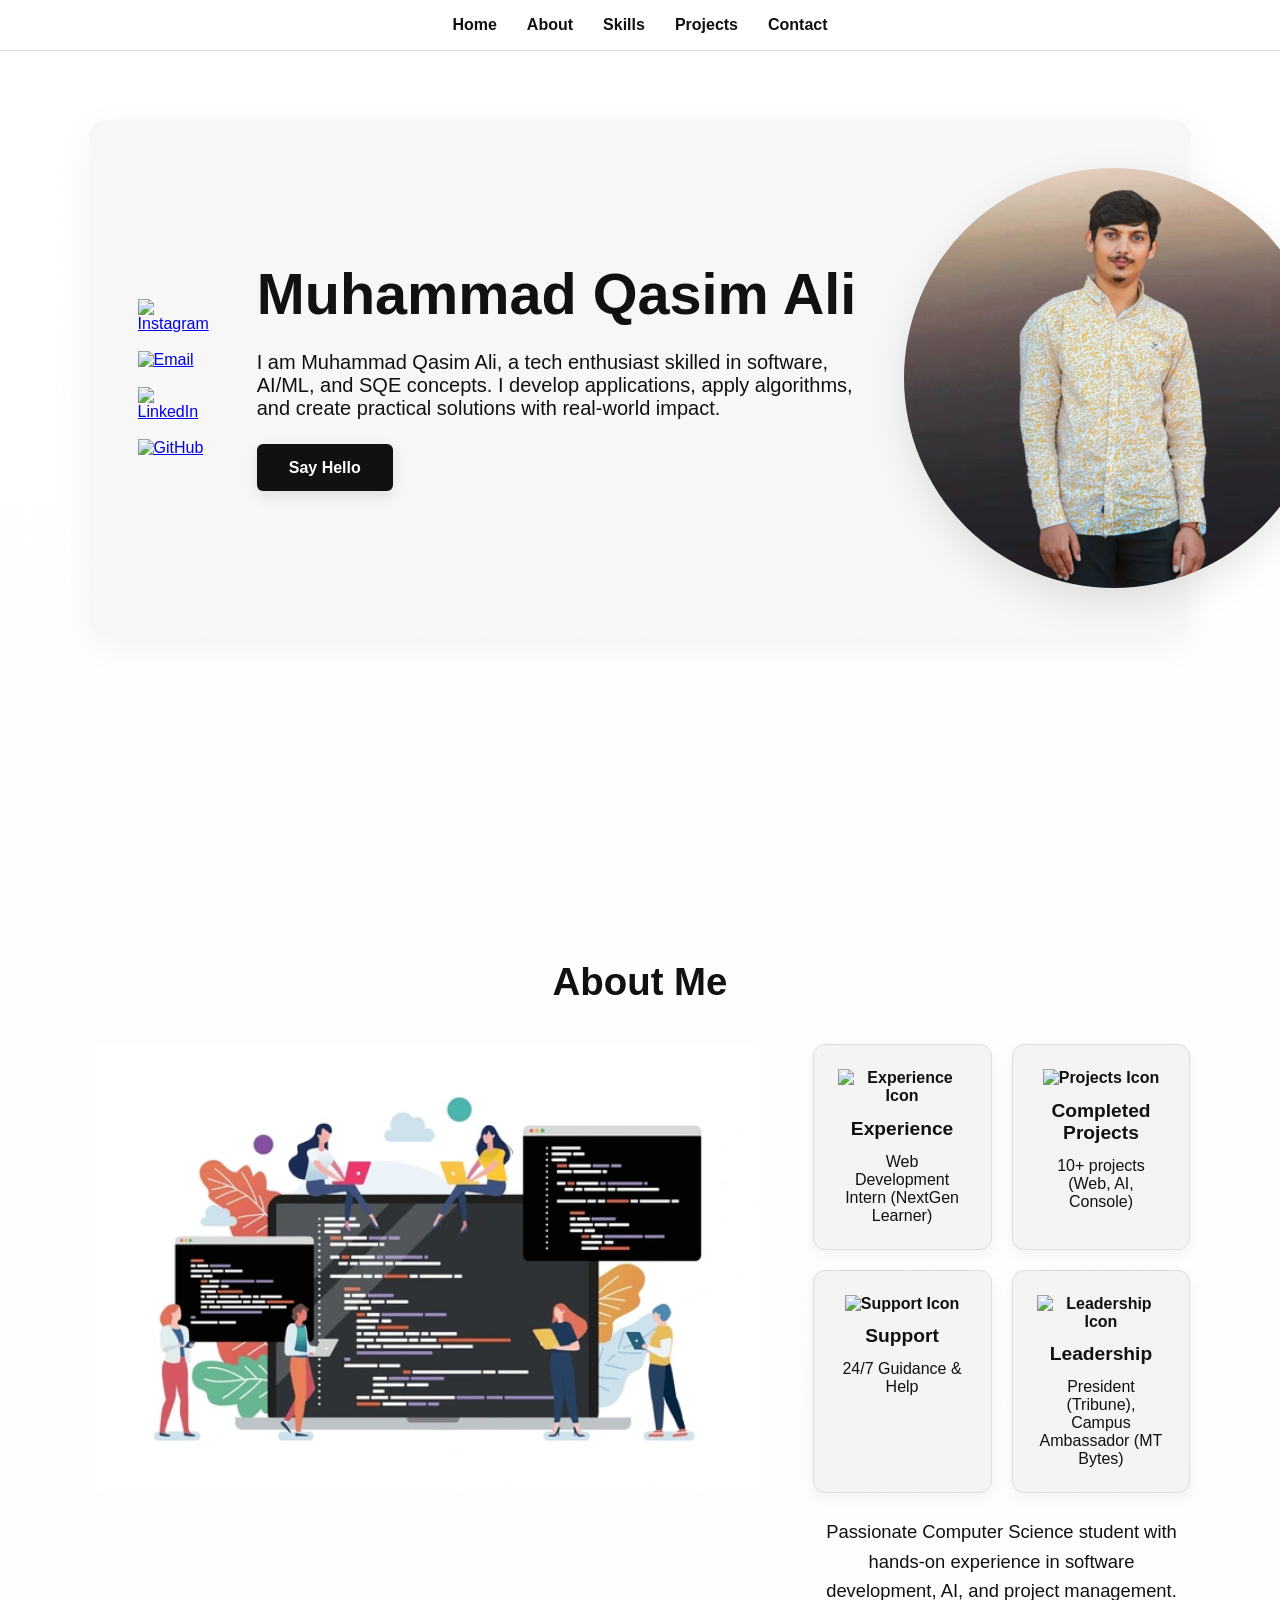
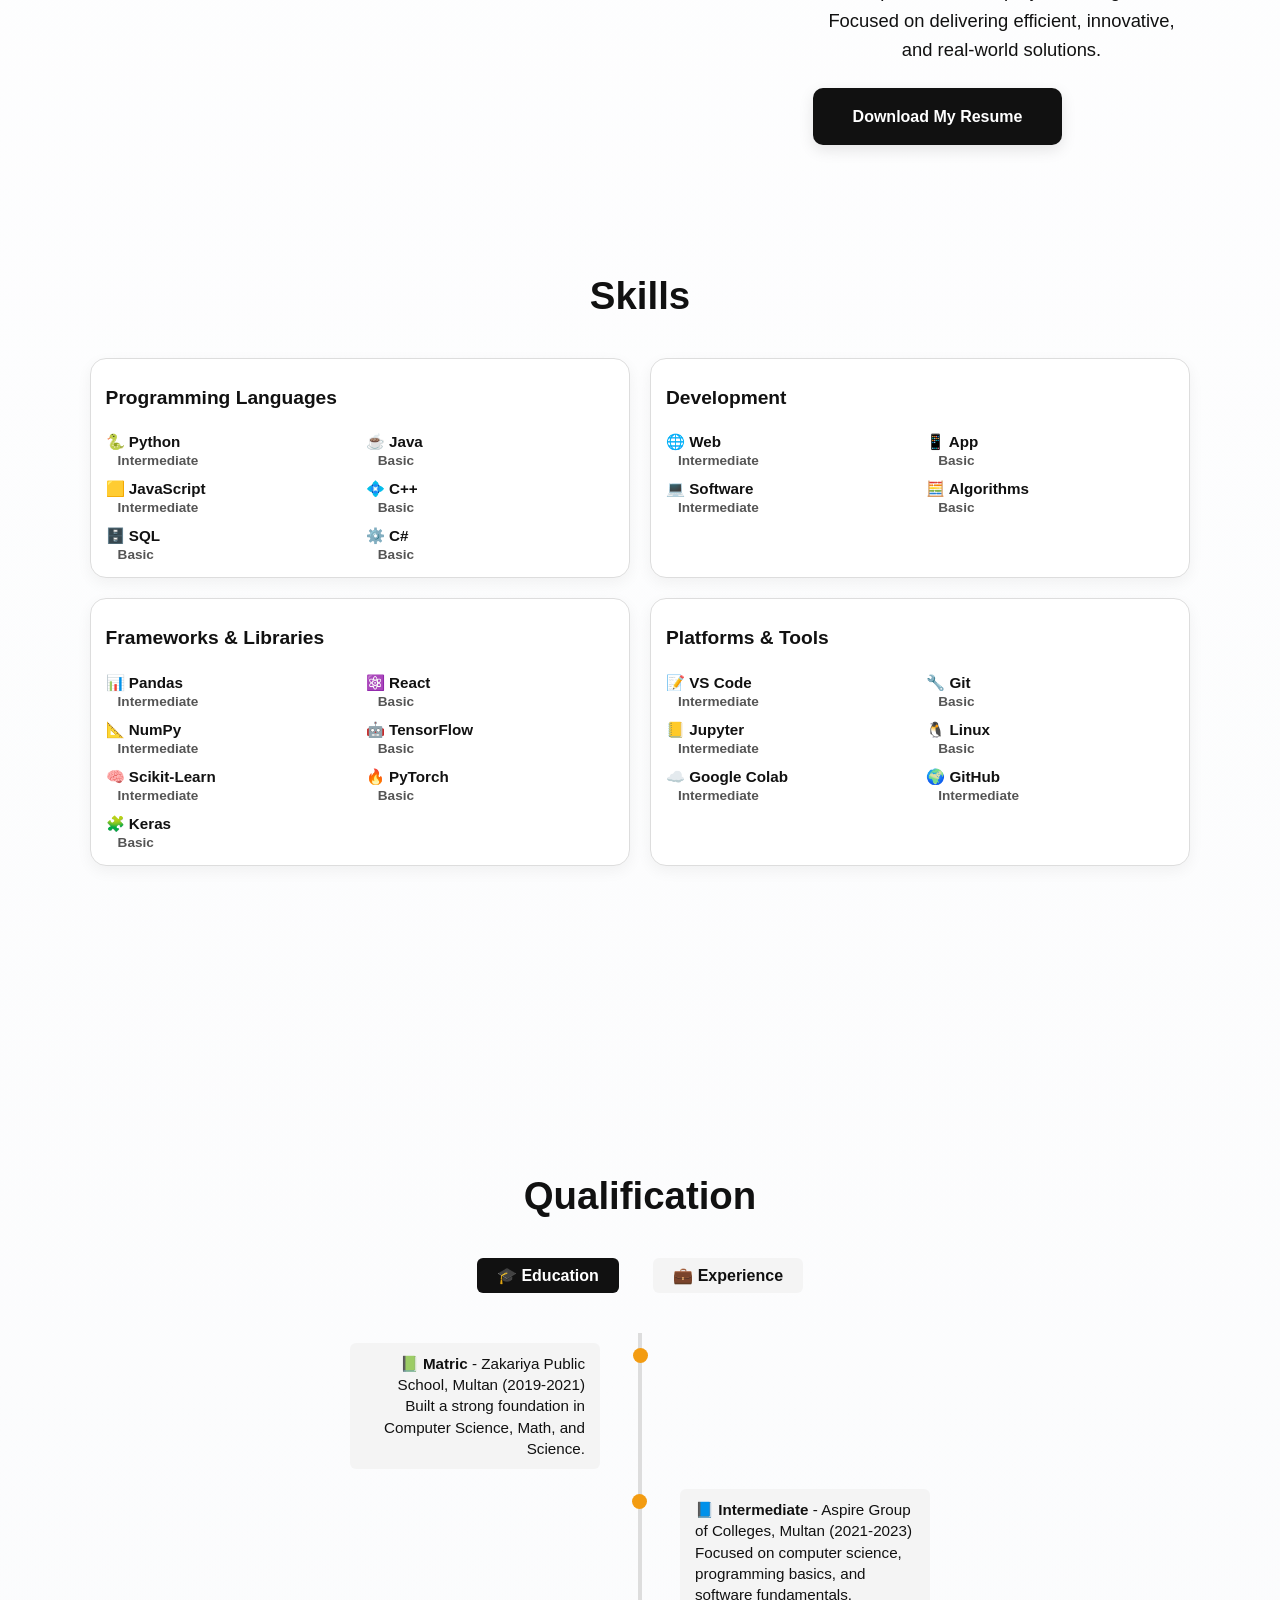
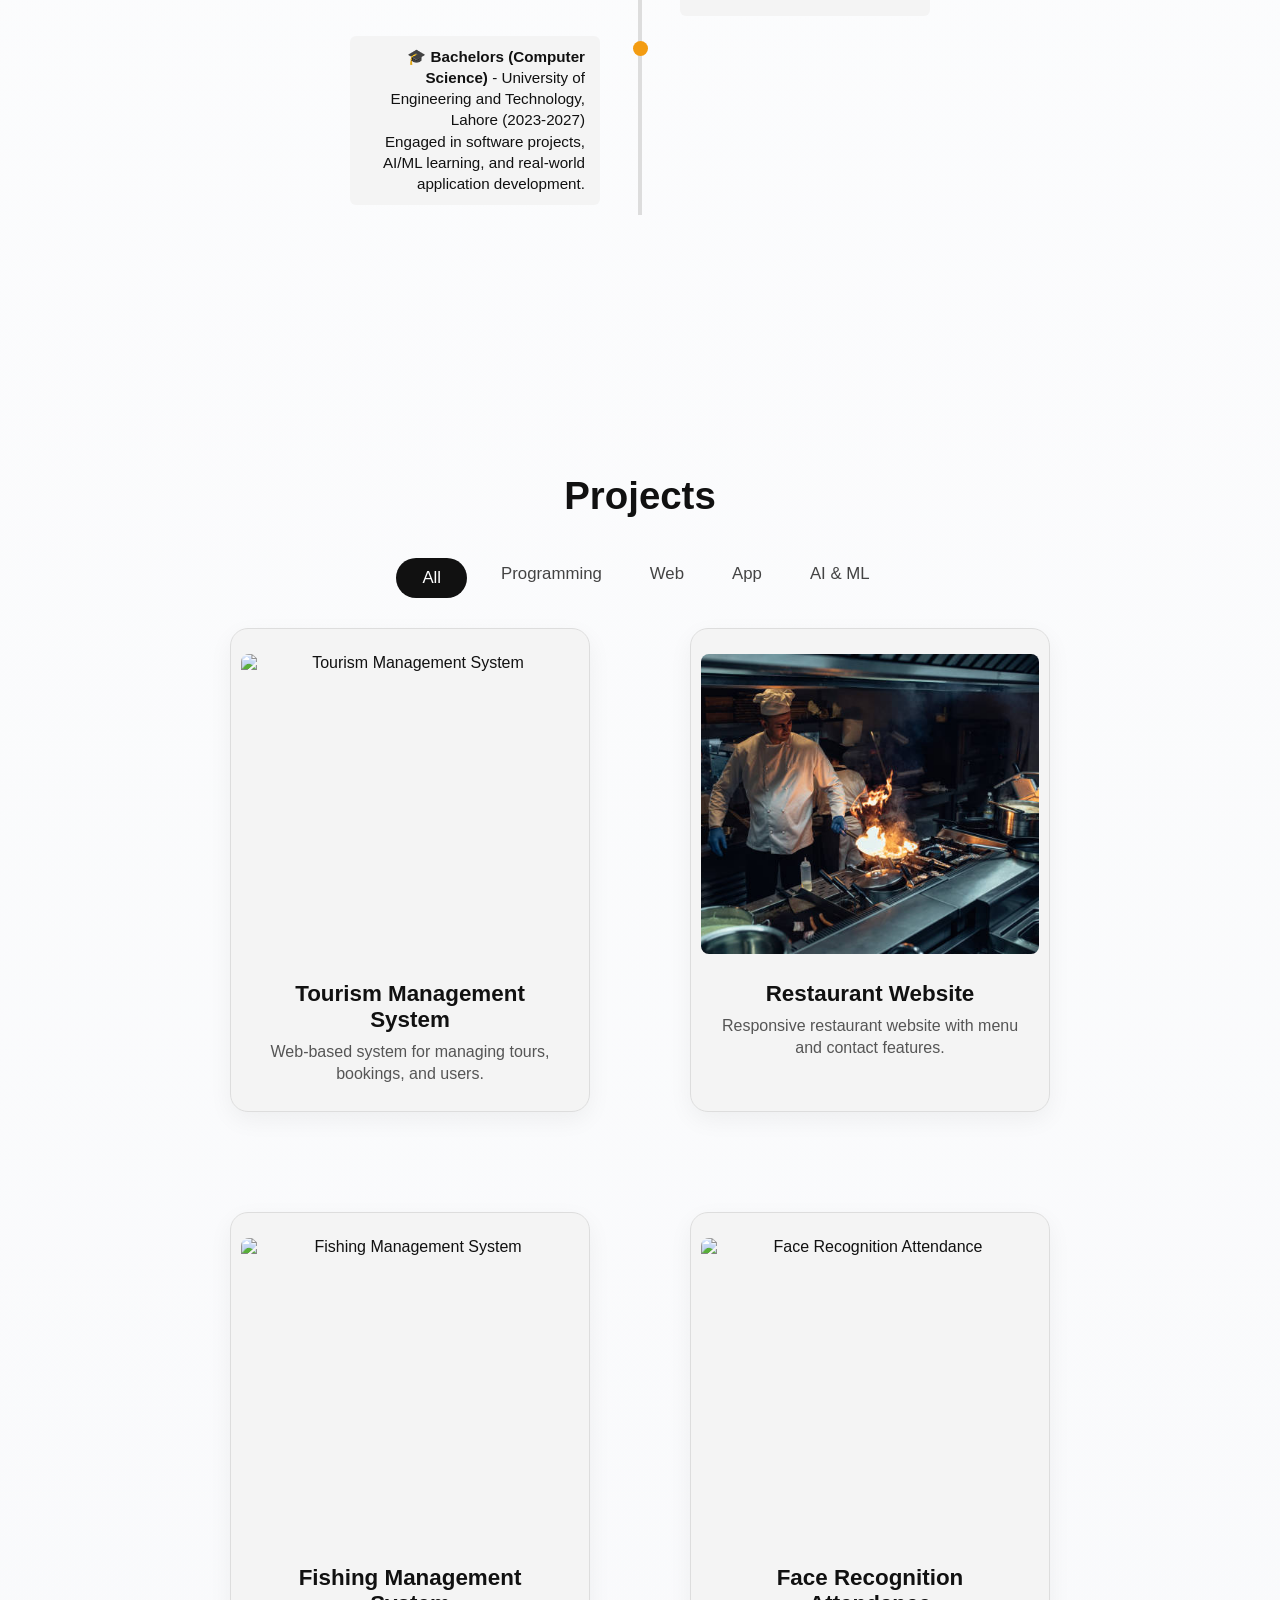
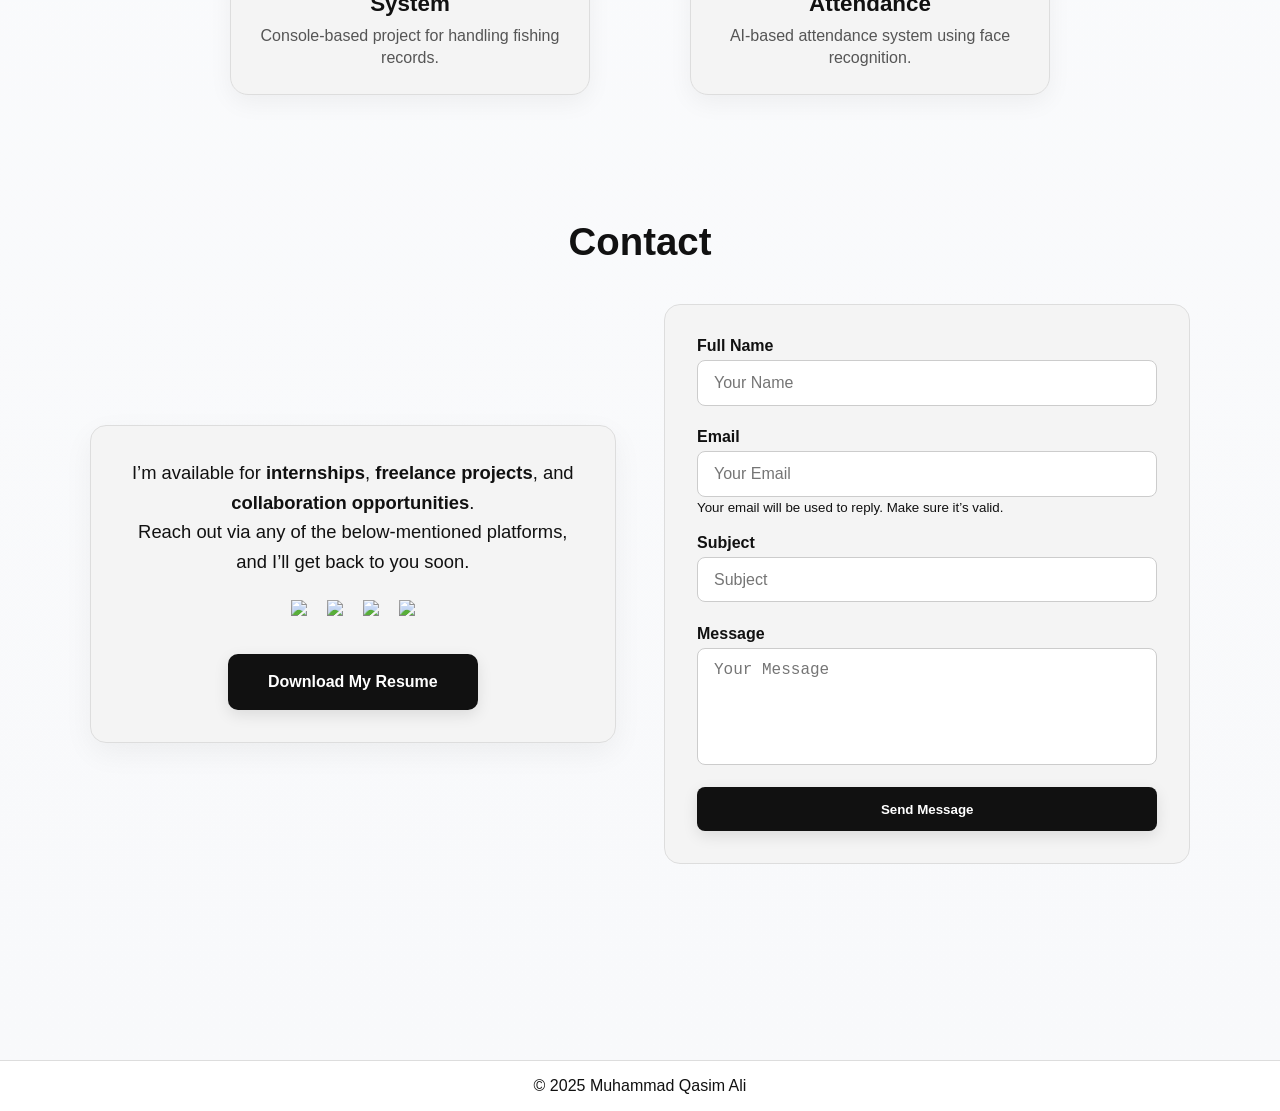
==== index.html @ 52f3391b "Add files via upload" ====
<!DOCTYPE html>
<html lang="en">
<head>
<meta charset="UTF-8">
<meta name="viewport" content="width=device-width, initial-scale=1.0">
<title>Muhammad Qasim Ali | Portfolio</title>
<link rel="stylesheet" href="style.css">
</head>
<body>

<header>
  <nav>
    <a href="#home">Home</a>
    <a href="#about">About</a>
    <a href="#skills">Skills</a>
    <a href="#projects">Projects</a>
    <a href="#contact">Contact</a>
  </nav>
</header>

<main>

<!-- HOME -->
<section id="home" class="section hero-section">
  <div class="hero-box">
    <div class="hero-icons">
      <a href="https://www.instagram.com/qasim_ali_arain_/" target="_blank"><img src="https://img.icons8.com/ios-filled/40/000000/instagram-new.png" alt="Instagram"></a>
      <a href="mailto:qasimaliarain6@gmail.com"><img src="https://img.icons8.com/ios-filled/40/000000/email-open.png" alt="Email"></a>
      <a href="https://www.linkedin.com/in/muhammad-qasim-ali-606531308/" target="_blank"><img src="https://img.icons8.com/ios-filled/40/000000/linkedin.png" alt="LinkedIn"></a>
      <a href="https://github.com/MQasimAliArain" target="_blank"><img src="https://img.icons8.com/ios-glyphs/40/000000/github.png" alt="GitHub"></a>
    </div>

    <div class="hero-text">
      <h1 class="hero-name">Muhammad Qasim Ali</h1>
      <p>
        I am Muhammad Qasim Ali, a tech enthusiast skilled in software, AI/ML, and SQE concepts. I develop applications, apply algorithms, and create practical solutions with real-world impact.
      </p>
      <a href="#contact" class="hello-btn">Say Hello</a>
    </div>

    <div class="hero-image">
      <div class="profile-float">
        <img src="Profile picture.png" alt="Muhammad Qasim Ali">
      </div>
    </div>
  </div>
</section>

<!-- ABOUT -->
<section id="about" class="section about-section">
  <h2 class="section-title">About Me</h2>

  <div class="about-container">
    <div class="about-photo">
      <img src="general_photo.png" alt="About Me Photo">
    </div>

    <div class="about-content">
      <div class="about-cards">
        <div class="about-card">
          <img src="https://img.icons8.com/ios-filled/50/000000/briefcase.png" alt="Experience Icon" class="card-icon">
          <h3>Experience</h3>
          <p>Web Development Intern (NextGen Learner)</p>
        </div>
        <div class="about-card">
          <img src="https://img.icons8.com/ios-filled/50/000000/project.png" alt="Projects Icon" class="card-icon">
          <h3>Completed Projects</h3>
          <p>10+ projects (Web, AI, Console)</p>
        </div>
        <div class="about-card">
          <img src="https://img.icons8.com/ios-filled/50/000000/support.png" alt="Support Icon" class="card-icon">
          <h3>Support</h3>
          <p>24/7 Guidance & Help</p>
        </div>
        <div class="about-card">
          <img src="https://img.icons8.com/ios-filled/50/000000/leadership.png" alt="Leadership Icon" class="card-icon">
          <h3>Leadership</h3>
          <p>President (Tribune), Campus Ambassador (MT Bytes)</p>
        </div>
      </div>

      <p class="about-text">
        Passionate Computer Science student with hands-on experience in software development, AI, and project management. Focused on delivering efficient, innovative, and real-world solutions.
      </p>

      <div class="center-btn">
        <a href="Muhammad_Qasim_Ali_Resume.pdf" download="Muhammad_Qasim_Ali_CV.pdf" class="download-btn">Download My Resume</a>
      </div>
    </div>
  </div>
</section>

<!-- SKILLS -->
<section id="skills" class="section">
  <h2 class="section-title">Skills</h2>

  <div class="skills-cards-container">

    <!-- Programming Languages Card -->
    <div class="about-card skill-card">
      <h3>Programming Languages</h3>
      <div class="skills-row">
        <div class="skill-item"><span class="skill-icon">🐍 Python</span><div class="skill-level">Intermediate</div></div>
        <div class="skill-item"><span class="skill-icon">☕ Java</span><div class="skill-level">Basic</div></div>
      </div>
      <div class="skills-row">
        <div class="skill-item"><span class="skill-icon">🟨 JavaScript</span><div class="skill-level">Intermediate</div></div>
        <div class="skill-item"><span class="skill-icon">💠 C++</span><div class="skill-level">Basic</div></div>
      </div>
      <div class="skills-row">
        <div class="skill-item"><span class="skill-icon">🗄️ SQL</span><div class="skill-level">Basic</div></div>
        <div class="skill-item"><span class="skill-icon">⚙️ C#</span><div class="skill-level">Basic</div></div>
      </div>
    </div>

    <!-- Development Card -->
    <div class="about-card skill-card">
      <h3>Development</h3>
      <div class="skills-row">
        <div class="skill-item"><span class="skill-icon">🌐 Web</span><div class="skill-level">Intermediate</div></div>
        <div class="skill-item"><span class="skill-icon">📱 App</span><div class="skill-level">Basic</div></div>
      </div>
      <div class="skills-row">
        <div class="skill-item"><span class="skill-icon">💻 Software</span><div class="skill-level">Intermediate</div></div>
        <div class="skill-item"><span class="skill-icon">🧮 Algorithms</span><div class="skill-level">Basic</div></div>
      </div>
    </div>

    <!-- Frameworks & Libraries Card -->
    <div class="about-card skill-card">
      <h3>Frameworks & Libraries</h3>
      <div class="skills-row">
        <div class="skill-item"><span class="skill-icon">📊 Pandas</span><div class="skill-level">Intermediate</div></div>
        <div class="skill-item"><span class="skill-icon">⚛️ React</span><div class="skill-level">Basic</div></div>
      </div>
      <div class="skills-row">
        <div class="skill-item"><span class="skill-icon">📐 NumPy</span><div class="skill-level">Intermediate</div></div>
        <div class="skill-item"><span class="skill-icon">🤖 TensorFlow</span><div class="skill-level">Basic</div></div>
      </div>
      <div class="skills-row">
        <div class="skill-item"><span class="skill-icon">🧠 Scikit-Learn</span><div class="skill-level">Intermediate</div></div>
        <div class="skill-item"><span class="skill-icon">🔥 PyTorch</span><div class="skill-level">Basic</div></div>
      </div>
      <div class="skills-row">
        <div class="skill-item"><span class="skill-icon">🧩 Keras</span><div class="skill-level">Basic</div></div>
      </div>
    </div>

    <!-- Platforms & Tools Card -->
    <div class="about-card skill-card">
      <h3>Platforms & Tools</h3>
      <div class="skills-row">
        <div class="skill-item"><span class="skill-icon">📝 VS Code</span><div class="skill-level">Intermediate</div></div>
        <div class="skill-item"><span class="skill-icon">🔧 Git</span><div class="skill-level">Basic</div></div>
      </div>
      <div class="skills-row">
        <div class="skill-item"><span class="skill-icon">📒 Jupyter</span><div class="skill-level">Intermediate</div></div>
        <div class="skill-item"><span class="skill-icon">🐧 Linux</span><div class="skill-level">Basic</div></div>
      </div>
      <div class="skills-row">
        <div class="skill-item"><span class="skill-icon">☁️ Google Colab</span><div class="skill-level">Intermediate</div></div>
        <div class="skill-item"><span class="skill-icon">🌍 GitHub</span><div class="skill-level">Intermediate</div></div>
      </div>
    </div>

  </div>
</section>

<!-- QUALIFICATION SECTION -->
<section id="qualification" class="section">
  <h2 class="section-title">Qualification</h2>

  <!-- Tabs using radio buttons -->
  <div class="qualification-tabs">
    <input type="radio" name="tab" id="education-tab" checked>
    <label for="education-tab">🎓 Education</label>

    <input type="radio" name="tab" id="experience-tab">
    <label for="experience-tab">💼 Experience</label>

    <div class="tab-content">
      <!-- Education Timeline -->
      <div class="tab-panel" id="education">
        <div class="timeline">
          <div class="timeline-item left">
            <div class="timeline-content">
              📗 <strong>Matric</strong> - Zakariya Public School, Multan (2019-2021)<br>
              Built a strong foundation in Computer Science, Math, and Science.
            </div>
          </div>
          <div class="timeline-item right">
            <div class="timeline-content">
              📘 <strong>Intermediate</strong> - Aspire Group of Colleges, Multan (2021-2023)<br>
              Focused on computer science, programming basics, and software fundamentals.
            </div>
          </div>
          <div class="timeline-item left">
            <div class="timeline-content">
              🎓 <strong>Bachelors (Computer Science)</strong> - University of Engineering and Technology, Lahore (2023-2027)<br>
              Engaged in software projects, AI/ML learning, and real-world application development.
            </div>
          </div>
        </div>
      </div>

      <!-- Experience Timeline -->
      <div class="tab-panel" id="experience">
        <div class="timeline">
          <div class="timeline-item left">
            <div class="timeline-content">
              💻 <strong>Web Development Intern</strong> - NextGen Learners (2025)<br>
              Gained hands-on experience developing responsive websites, improving user interface, and learning modern web technologies.
            </div>
          </div>
        </div>
      </div>
    </div>
  </div>
</section>

<!-- PROJECTS SECTION -->
<section id="projects" class="section">
  <h2 class="section-title">Projects</h2>

  <!-- RADIO INPUTS -->
  <input type="radio" name="project-tab" id="proj-all" checked>
  <input type="radio" name="project-tab" id="proj-programming">
  <input type="radio" name="project-tab" id="proj-web">
  <input type="radio" name="project-tab" id="proj-app">
  <input type="radio" name="project-tab" id="proj-ai">

  <!-- CATEGORY LABELS -->
  <div class="project-tabs">
    <label for="proj-all">All</label>
    <label for="proj-programming">Programming</label>
    <label for="proj-web">Web</label>
    <label for="proj-app">App</label>
    <label for="proj-ai">AI & ML</label>
  </div>

  <!-- PROJECT CONTENT -->
  <div class="projects-wrapper">

    <div class="projects-grid all">
      <div class="project-card">
        <img src="tourism.jpg" alt="Tourism Management System">
        <h3>Tourism Management System</h3>
        <p>Web-based system for managing tours, bookings, and users.</p>
      </div>
      <div class="project-card">
        <img src="restaurant.jpg" alt="Restaurant Website">
        <h3>Restaurant Website</h3>
        <p>Responsive restaurant website with menu and contact features.</p>
      </div>
      <div class="project-card">
        <img src="fishing.jpg" alt="Fishing Management System">
        <h3>Fishing Management System</h3>
        <p>Console-based project for handling fishing records.</p>
      </div>
      <div class="project-card">
        <img src="face_recognition.jpg" alt="Face Recognition Attendance">
        <h3>Face Recognition Attendance</h3>
        <p>AI-based attendance system using face recognition.</p>
      </div>
    </div>

    <div class="projects-grid programming">
      <div class="project-card">
        <img src="fishing.jpg" alt="Fishing Management System">
        <h3>Fishing Management System</h3>
        <p>Programming-based console application.</p>
      </div>
    </div>

    <div class="projects-grid web">
      <div class="project-card">
        <img src="tourism.jpg" alt="Tourism Management System">
        <h3>Tourism Management System</h3>
        <p>Complete web solution for tour management.</p>
      </div>
      <div class="project-card">
        <img src="restaurant.jpg" alt="Restaurant Website">
        <h3>Restaurant Website</h3>
        <p>Modern and responsive restaurant website.</p>
      </div>
    </div>

    <div class="projects-grid app">
      <div class="no-projects">No projects yet</div>
    </div>

    <div class="projects-grid ai">
      <div class="project-card">
        <img src="face_recognition.jpg" alt="Face Recognition Attendance">
        <h3>Face Recognition Attendance</h3>
        <p>Machine learning based face recognition system.</p>
      </div>
    </div>

  </div>
</section>

<!-- CONTACT -->
<section id="contact" class="section">
  <h2 class="section-title">Contact</h2>

  <div class="contact-container">

    <!-- LEFT SIDE CARD -->
    <div class="contact-left">
      <div class="contact-card">
        <p class="contact-text">
          I’m available for <strong>internships</strong>, <strong>freelance projects</strong>, and <strong>collaboration opportunities</strong>.<br>
          Reach out via any of the below-mentioned platforms, and I’ll get back to you soon.
        </p>

        <div class="contact-icons">
          <a href="https://www.instagram.com/qasim_ali_arain_/" target="_blank">
            <img src="https://img.icons8.com/ios-filled/48/000000/instagram-new.png">
          </a>
          <a href="mailto:qasimaliarain6@gmail.com">
            <img src="https://img.icons8.com/ios-filled/48/000000/email-open.png">
          </a>
          <a href="https://www.linkedin.com/in/muhammad-qasim-ali-606531308/" target="_blank">
            <img src="https://img.icons8.com/ios-filled/48/000000/linkedin.png">
          </a>
          <a href="https://github.com/MQasimAliArain" target="_blank">
            <img src="https://img.icons8.com/ios-glyphs/48/000000/github.png">
          </a>
        </div>

        <a href="Muhammad_Qasim_Ali_Resume.pdf" download class="download-btn">
          Download My Resume
        </a>
      </div>
    </div>

    <!-- RIGHT SIDE FORM -->
    <div class="contact-right">
      <form id="contact-form" novalidate>

        <div class="form-group">
          <label>Full Name</label>
          <input type="text" name="name" placeholder="Your Name">
          <span class="error-message"></span>
        </div>

       <div class="form-group">
  <label for="email">Email</label>
  <input type="email" id="email" name="email" placeholder="Your Email" required>
  <span class="error-message"></span>
  <small class="info-text">Your email will be used to reply. Make sure it’s valid.</small>
</div>

        <div class="form-group">
          <label>Subject</label>
          <input type="text" name="subject" placeholder="Subject">
          <span class="error-message"></span>
        </div>

        <div class="form-group">
          <label>Message</label>
          <textarea name="message" rows="5" placeholder="Your Message"></textarea>
          <span class="error-message"></span>
        </div>

        <button type="submit" class="submit-btn">Send Message</button>
      </form>
    </div>

  </div>
</section>

<!-- CONFIRMATION & SUCCESS MODAL -->
<div id="modal-overlay" style="display:none;">
  <div class="modal">
    <p id="modal-text">Are you sure you want to send this message?</p>

    <div id="modal-buttons">
      <button id="confirm-yes">Yes</button>
      <button id="confirm-no">No</button>
    </div>

    <div id="success-message" style="display:none;">
      <div class="tick">&#10004;</div>
      <p>Message Sent Successfully!</p>
    </div>
  </div>
</div>

<!-- EmailJS -->
<script src="https://cdn.jsdelivr.net/npm/emailjs-com@3/dist/email.min.js"></script>
<script>
  emailjs.init("zOVuNW4QSeUyaCF8w");

  const form = document.getElementById("contact-form");
  const modal = document.getElementById("modal-overlay");
  const confirmYes = document.getElementById("confirm-yes");
  const confirmNo = document.getElementById("confirm-no");
  const modalButtons = document.getElementById("modal-buttons");
  const modalText = document.getElementById("modal-text");
  const successMessage = document.getElementById("success-message");

  form.addEventListener("submit", function(e) {
    e.preventDefault();
    let valid = true;

    const name = form.name.value.trim();
    const email = form.email.value.trim();
    const subject = form.subject.value.trim();
    const message = form.message.value.trim();

    form.querySelectorAll(".error-message").forEach(e => e.textContent = "");

    if (!name) {
      form.name.nextElementSibling.textContent = "Full Name is required";
      valid = false;
    } else if (!/^[A-Za-z\s]{1,25}$/.test(name)) {
      form.name.nextElementSibling.textContent = "Only letters allowed (max 25)";
      valid = false;
    }

    if (!email) {
      form.email.nextElementSibling.textContent = "Email is required";
      valid = false;
    } else if (!/^[a-zA-Z][a-zA-Z0-9._%+-]*@[a-zA-Z0-9.-]+\.[a-zA-Z]{2,}$/.test(email)) {
      form.email.nextElementSibling.textContent = "Enter a valid email (example@gmail.com)";
      valid = false;
    }

    if (!subject) {
      form.subject.nextElementSibling.textContent = "Subject is required";
      valid = false;
    } else if (!/^[A-Za-z\s]+$/.test(subject)) {
      form.subject.nextElementSibling.textContent = "Only letters allowed";
      valid = false;
    }

    if (!message) {
      form.message.nextElementSibling.textContent = "Message is required";
      valid = false;
    } else if (!/^(?=.*[A-Za-z])[A-Za-z\s.,!?]+$/.test(message)) {
      form.message.nextElementSibling.textContent = "Message must contain letters";
      valid = false;
    }

    if (valid) {
      modal.style.display = "flex";
      modalButtons.style.display = "block";
      modalText.style.display = "block";
      successMessage.style.display = "none";
    }
  });

  confirmYes.addEventListener("click", () => {

    // EMAIL TO YOU
    emailjs.send("service_ynd99mn", "template_qxupzzh", {
      from_name: form.name.value,
      from_email: form.email.value,
      subject: form.subject.value,
      message: form.message.value,
      to_email: "qasimaliarain6@gmail.com"
    })

    // AUTO-REPLY TO USER
    .then(() => {
      return emailjs.send("service_ynd99mn", "template_ujj6st4", {
        from_name: form.name.value,
        from_email: form.email.value,
        subject: form.subject.value,
        message: form.message.value
      });
    })

    .then(() => {
      modalButtons.style.display = "none";
      modalText.style.display = "none";
      successMessage.style.display = "flex";

      setTimeout(() => {
        modal.style.display = "none";
        form.reset();
      }, 2000);
    })

    .catch(err => {
      alert("Something went wrong. Try again.");
      console.error(err);
    });
  });
  confirmNo.addEventListener("click", () => {
    modal.style.display = "none";
  });
</script>
</main>
<footer>
  © 2025 Muhammad Qasim Ali
</footer>
</body>
</html>
---- style.css ----
/* General reset and body */
* { margin: 0; padding: 0; box-sizing: border-box; }
html { scroll-behavior: smooth; }
body { font-family: Arial, sans-serif; background: #fdfdfb; color: #111; }

/* NAVBAR */
header { position: fixed; top: 0; width: 100%; background: #fff; border-bottom: 1px solid #ddd; z-index: 1000; }
nav { display: flex; justify-content: center; gap: 30px; padding: 1rem; }
nav a { font-weight: bold; color: #111; text-decoration: none; transition: transform 0.25s ease; }
nav a:hover { transform: scale(1.1); }

/* SECTIONS */
.section { min-height: 100vh; padding: 60px 7% 65px; scroll-margin-top: 0; }
#home.section { padding: 120px 7% 80px; }
.section-title { text-align: center; font-size: 2.4rem; margin-bottom: 2.5rem; }

/* HERO */
.hero-box { max-width: 1200px; margin: auto; display: grid; grid-template-columns: auto 1fr auto; gap: 3rem; align-items: center; background: #f7f7f7; padding: 3rem; border-radius: 16px; }
.hero-name { font-size: 3.6rem; white-space: nowrap; }
.hero-icons { display: flex; flex-direction: column; gap: 18px; }
.hero-icons img { transition: transform 0.25s ease; }
.hero-icons a:hover img { transform: scale(1.25); }
.hero-text p { font-size: 1.25rem; margin: 1.5rem 0; }
.hello-btn { padding: 0.9rem 2rem; background: #111; color: #fff; border-radius: 6px; text-decoration: none; font-weight: bold; display: inline-block; transition: transform 0.25s ease; }
.hello-btn:hover { transform: scale(1.1); }
.profile-float { width: 420px; height: 420px; border-radius: 50%; overflow: hidden; animation: float 6s ease-in-out infinite; transition: transform 0.25s ease; }
.profile-float:hover { transform: scale(1.05); }
.profile-float img { width: 100%; height: 100%; object-fit: cover; }
@keyframes float { 0% { transform: translateY(0); } 50% { transform: translateY(-20px); } 100% { transform: translateY(0); } }

/* ABOUT SECTION */
.about-container { display: flex; gap: 3rem; max-width: 1200px; margin: auto; align-items: flex-start; }
.about-photo img { width: 100%; min-height: 50vh; object-fit: cover; border-radius: 16px; transition: transform 0.3s ease; }
.about-photo img:hover { transform: scale(1.05); }
.about-content { flex: 1; display: flex; flex-direction: column; justify-content: flex-start; padding-top: 0; }
.about-cards { display: flex; flex-wrap: wrap; gap: 20px; margin-bottom: 1.5rem; justify-content: flex-start; }
.about-card { flex: 1 1 45%; background: #f4f4f4; padding: 1.5rem; text-align: center; border-radius: 12px; font-weight: bold; border: 1px solid #ddd; transition: transform 0.25s ease; cursor: pointer; }
.about-card:hover { transform: scale(1.05); }
.about-card h3 { margin: 0.8rem 0; font-size: 1.2rem; }
.about-card p { font-weight: normal; font-size: 1rem; }
.card-icon { width: 50px; height: 50px; }
.about-text { margin-bottom: 1.5rem; line-height: 1.6; font-size: 1.15rem; text-align: center; }
.download-btn { display: inline-block; padding: 1.2rem 2.5rem; background: #111; color: #fff; border-radius: 10px; font-weight: bold; text-decoration: none; transition: transform 0.25s ease, background 0.3s ease; align-self: center; }
.download-btn:hover { transform: scale(1.1); background: #333; }

/* SKILLS */
.skills-cards-container {
  display: grid;
  grid-template-columns: repeat(2, 1fr); /* Exactly 2 cards per row */
  gap: 20px;
  justify-content: center;
}
.skill-card { display: flex; flex-direction: column; gap: 12px; text-align: left; padding: 15px; }
.skills-row { display: flex; gap: 12px; justify-content: space-between; }
.skill-item { display: flex; flex-direction: column; flex: 1; }
.skill-icon { display: flex; align-items: center; gap: 6px; font-weight: bold; font-size: 0.95rem; }
.skill-level { font-size: 0.85rem; color: #555; padding-left: 12px; margin-top: 2px; }

/* PROJECTS */
.projects-grid { display: flex; justify-content: center; gap: 20px; flex-wrap: wrap; }
.project-card { width: 280px; padding: 1.2rem; background: #fafafa; border-radius: 8px; border: 1px solid #ddd; }

/* CONTACT */
.contact-icons { display: flex; justify-content: center; gap: 25px; }
.contact-icons img { transition: transform 0.25s ease; }
.contact-icons a:hover img { transform: scale(1.25); }

/* FOOTER */
footer { text-align: center; padding: 1rem; background: #fff; border-top: 1px solid #ddd; }

/* RESPONSIVE */
@media (max-width: 900px) {
  .hero-box { grid-template-columns: 1fr; text-align: center; }
  .hero-icons { flex-direction: row; justify-content: center; }
  .profile-float { width: 260px; height: 260px; }
  .hero-name { font-size: 2.6rem; }
  .about-container { flex-direction: column; align-items: center; text-align: center; gap: 2rem; }
  .about-photo img { width: 80%; min-height: 300px; }
  .about-cards { justify-content: center; gap: 15px; }
  .skills-cards-container { grid-template-columns: 1fr; } /* Stack on small screens */
  .skills-row { flex-direction: column; }
}
/* Qualification Tabs */
.qualification-tabs {
  max-width: 800px;
  margin: 0 auto;
  text-align: center;
  position: relative;
}

.qualification-tabs input[type="radio"] {
  display: none;
}

.qualification-tabs label {
  display: inline-block;
  margin: 0 15px;
  padding: 8px 20px;
  cursor: pointer;
  font-weight: bold;
  border-radius: 6px;
  transition: background 0.3s, color 0.3s;
  background: #f4f4f4;
  color: #111;
}

.qualification-tabs label:hover {
  background: #111;
  color: #fff;
}

/* Active tab */
#education-tab:checked + label[for="education-tab"],
#experience-tab:checked + label[for="experience-tab"],
#cert-tab:checked + label[for="cert-tab"] {
  background: #111;
  color: #fff;
}
/* Tab content */
.tab-content {
  margin-top: 30px;
}

.tab-panel {
  display: none;
}

#education-tab:checked ~ label[for="education-tab"] ~ .tab-content #education,
#experience-tab:checked ~ label[for="experience-tab"] ~ .tab-content #experience,
#cert-tab:checked ~ label[for="cert-tab"] ~ .tab-content #certifications {
  display: block;
}
/* Timeline */
.timeline {
  position: relative;
  max-width: 700px;
  margin: 40px auto;
  padding: 0 20px;
}

.timeline::before {
  content: '';
  position: absolute;
  left: 50%;
  top: 0;
  transform: translateX(-50%);
  width: 4px;
  height: 100%;
  background: #ddd;
}

/* Timeline item */
.timeline-item {
  padding: 10px 40px;
  position: relative;
  width: 50%;
  box-sizing: border-box;
}

.timeline-item.left {
  left: 0;
  text-align: right;
}

.timeline-item.right {
  left: 50%;
  text-align: left;
}

.timeline-item::before {
  content: '';
  position: absolute;
  top: 15px;
  width: 15px;
  height: 15px;
  background: #f39c12;
  border-radius: 50%;
  z-index: 1;
}

.timeline-item.left::before {
  right: -8px;
}

.timeline-item.right::before {
  left: -8px;
}

.timeline-content {
  background: #f4f4f4;
  padding: 10px 15px;
  border-radius: 6px;
  display: inline-block;
  max-width: 300px;
  font-size: 0.95rem;
  line-height: 1.4;
}

/* Responsive */
@media (max-width: 900px) {
  .timeline::before {
    left: 20px;
  }
  .timeline-item {
    width: 100%;
    padding-left: 40px;
    padding-right: 20px;
  }
  .timeline-item.left,
  .timeline-item.right {
    text-align: left;
    left: 0;
  }
  .timeline-item.left::before,
  .timeline-item.right::before {
    left: 0;
  }
}
/* Hide radios */
#projects input[type="radio"] {
  display: none;
}

/* Tabs */
.project-tabs {
  display: flex;
  justify-content: center;
  gap: 20px;
  margin-bottom: 30px;
}

.project-tabs label {
  cursor: pointer;
  font-size: 1.05rem;
  color: #444;
  padding: 6px 14px;
  transition: all 0.3s ease;
}

#proj-all:checked ~ .project-tabs label[for="proj-all"],
#proj-programming:checked ~ .project-tabs label[for="proj-programming"],
#proj-web:checked ~ .project-tabs label[for="proj-web"],
#proj-app:checked ~ .project-tabs label[for="proj-app"],
#proj-ai:checked ~ .project-tabs label[for="proj-ai"] {
  background: #111;
  color: #fff;
  border-radius: 25px;
  padding: 10px 26px;
}

/* Grids */
.projects-grid {
  display: none;
  grid-template-columns: repeat(2, 360px); /* exactly 2 cards per row */
  gap: 100px; /* smaller gap */
  justify-content: center; /* center the row */
}

#proj-all:checked ~ .projects-wrapper .all,
#proj-programming:checked ~ .projects-wrapper .programming,
#proj-web:checked ~ .projects-wrapper .web,
#proj-app:checked ~ .projects-wrapper .app,
#proj-ai:checked ~ .projects-wrapper .ai {
  display: grid;
}

/* Cards */
.project-card {
  background: #f4f4f4;
  padding: 25px;
  border-radius: 18px;
  border: 1px solid #ddd;
  transition: transform 0.25s ease;
  display: flex;
  flex-direction: column;
  align-items: center;
  text-align: center;
  width: 100%;
}

.project-card img {
  width: 110%;
  height: 300px;
  object-fit: cover;
  border-radius: 8px;
  margin-bottom: 15px;
}

.project-card h3 {
  margin: 12px 0 8px;
  font-size: 1.4rem;
}

.project-card p {
  font-size: 1rem;
  line-height: 1.4;
  color: #555;
}

.project-card:hover {
  transform: scale(1.05);
}

.no-projects {
  grid-column: 1 / -1;
  text-align: center;
  font-size: 1.2rem;
  color: #666;
}

/* Responsive */
@media (max-width: 900px) {
  .projects-grid {
    grid-template-columns: 1fr; /* single column on small screens */
  }
  .project-card img {
    height: 180px;
  }
}
/* CONTACT SECTION LAYOUT */
.contact-container {
  display: flex;
  gap: 3rem;
  max-width: 1200px;
  margin: 0 auto;
  align-items: center; /* <-- vertical center alignment */
  justify-content: center;
  flex-wrap: wrap;
}

.contact-left, .contact-right {
  flex: 1;
  min-width: 300px;
}

.contact-card {
  background: #f4f4f4;
  padding: 2rem;
  border-radius: 16px;
  border: 1px solid #ddd;
  text-align: center;
  display: flex;
  flex-direction: column;
  align-items: center;
  justify-content: center; /* <-- vertically center content inside the card */
  gap: 1.5rem;
  height: 100%; /* <-- ensures full height matches the form height */
}

.contact-card .contact-text {
  font-size: 1.15rem;
  line-height: 1.6;
}

.contact-card .contact-icons {
  display: flex;
  justify-content: center;
  gap: 20px;
}

.contact-card .contact-icons img {
  transition: transform 0.25s ease;
}

.contact-card .contact-icons a:hover img {
  transform: scale(1.25);
}

.contact-left .download-btn {
  margin-top: 10px;
}

/* FORM STYLES */
#contact-form {
  display: flex;
  flex-direction: column;
  gap: 1.2rem;
  background: #f4f4f4;
  padding: 2rem;
  border-radius: 16px;
  border: 1px solid #ddd;
  height: 100%; /* match the height of left card */
}

#contact-form .form-group {
  display: flex;
  flex-direction: column;
  text-align: left;
}

#contact-form label {
  margin-bottom: 5px;
  font-weight: bold;
}

#contact-form input,
#contact-form textarea {
  padding: 0.8rem 1rem;
  border-radius: 8px;
  border: 1px solid #ccc;
  font-size: 1rem;
  resize: none;
}

#contact-form input:focus,
#contact-form textarea:focus {
  outline: none;
  border-color: #111;
}

.submit-btn {
  padding: 0.9rem 2rem;
  background: #111;
  color: #fff;
  font-weight: bold;
  border: none;
  border-radius: 8px;
  cursor: pointer;
  transition: transform 0.25s ease, background 0.3s ease;
}

.submit-btn:hover {
  background: #333;
  transform: scale(1.05);
}

/* RESPONSIVE */
@media (max-width: 900px) {
  .contact-container {
    flex-direction: column;
    align-items: center;
  }

  .contact-left, .contact-right {
    width: 100%;
  }

  .contact-card, #contact-form {
    height: auto; /* let height adjust naturally on small screens */
  }
}
/* Modal overlay */
#modal-overlay {
  position: fixed;
  top: 0;
  left: 0;
  width: 100%;
  height: 100%;
  background-color: rgba(0,0,0,0.6);
  display: flex;
  justify-content: center;
  align-items: center;
  z-index: 9999;
}

/* Modal box */
.modal {
  background: #fff;
  padding: 30px;
  border-radius: 10px;
  text-align: center;
  width: 300px;
  position: relative;
}

/* Modal text */
#modal-text {
  font-size: 1.1em;
  margin-bottom: 20px;
}

/* Buttons */
#modal-buttons button {
  padding: 8px 18px;
  margin: 0 10px;
  border: none;
  border-radius: 5px;
  cursor: pointer;
  font-weight: bold;
}
#confirm-yes {
  background-color: #28a745;
  color: white;
}
#confirm-no {
  background-color: #dc3545;
  color: white;
}

/* Success message */
#success-message {
  display: flex;
  flex-direction: column;
  align-items: center;
}

.tick {
  font-size: 3em;
  color: #28a745;
  animation: pop 0.5s ease;
}

@keyframes pop {
  0% { transform: scale(0); }
  70% { transform: scale(1.2); }
  100% { transform: scale(1); }
}

/* Error message styling */
.error-message {
  color: red;
  font-size: 0.9em;
  margin-top: 3px;
  display: block;
}
/* ========================================= */
/* ========= TABLET RESPONSIVE ============= */
/* ========================================= */
@media (max-width: 1024px) {

   nav {
    flex-direction: row;
    justify-content: center;
    flex-wrap: wrap;
    gap: 15px;
  }

  .hero-box {
    grid-template-columns: 1fr;
    text-align: center;
    gap: 2rem;
  }

  .hero-name {
    font-size: 2.8rem;
    white-space: normal;
  }

  .hero-icons {
    flex-direction: row;
    justify-content: center;
  }

  .profile-float {
    width: 300px;
    height: 300px;
  }

  .about-container {
    flex-direction: column;
    text-align: center;
    align-items: center;
  }

  .about-photo img {
    width: 90%;
    min-height: auto;
  }

  .about-cards {
    justify-content: center;
  }

  .about-card {
    flex: 1 1 100%;
  }

  .skills-cards-container {
    grid-template-columns: 1fr;
  }

  .skills-row {
    flex-direction: column;
  }

  .projects-grid {
    grid-template-columns: 1fr;
    gap: 40px;
  }

  .project-card img {
    width: 100%;
    height: 220px;
  }

  .timeline::before {
    left: 20px;
  }

  .timeline-item {
    width: 100%;
    padding-left: 50px;
    padding-right: 20px;
  }

  .timeline-item.left,
  .timeline-item.right {
    left: 0;
    text-align: left;
  }

  .timeline-item.left::before,
  .timeline-item.right::before {
    left: 12px;
  }

  .contact-container {
    flex-direction: column;
    gap: 2rem;
  }

  .contact-left,
  .contact-right {
    width: 100%;
  }

  .contact-card,
  #contact-form {
    height: auto;
  }
}


/* ========================================= */
/* ========= MOBILE RESPONSIVE ============= */
/* ========================================= */
@media (max-width: 600px) {

  nav {
    flex-direction: row;
    justify-content: center;
    flex-wrap: wrap;
    gap: 15px;
  }

  .section {
    padding: 80px 5% 60px;
  }

  #home.section {
    padding: 120px 5% 60px;
  }

  .section-title {
    font-size: 1.8rem;
  }

  .hero-name {
    font-size: 2.2rem;
  }

  .hero-text p {
    font-size: 1rem;
  }

  /* FIXED CENTER IMAGE */
  .hero-box {
    display: flex;
    flex-direction: column;
    align-items: center;
  }

  .profile-float {
    width: 220px;
    height: 220px;
    margin: 0 auto;
    display: flex;
    justify-content: center;
    align-items: center;
  }

  .about-text {
    font-size: 1rem;
  }

  .download-btn {
    padding: 1rem 1.5rem;
    font-size: 0.9rem;
  }

  .project-tabs {
    flex-wrap: wrap;
    gap: 10px;
  }

  .project-tabs label {
    font-size: 0.9rem;
  }

  .projects-grid {
    grid-template-columns: 1fr;
    gap: 25px;
  }

  .project-card {
    padding: 18px;
  }

  .project-card img {
    height: 160px;
  }

  .contact-card {
    padding: 1.5rem;
  }

  #contact-form {
    padding: 1.5rem;
  }

  #contact-form input,
  #contact-form textarea {
    font-size: 0.9rem;
  }

  .submit-btn {
    font-size: 0.9rem;
  }

  /* FIXED CLEAN TIMELINE */
  .timeline::before {
    left: 18px;
  }

  .timeline-item {
    width: 100%;
    padding-left: 55px;
    padding-right: 15px;
    margin-bottom: 25px;
  }

  .timeline-item.left,
  .timeline-item.right {
    left: 0;
    text-align: left;
  }

  .timeline-item.left::before,
  .timeline-item.right::before {
    left: 10px;
  }

  .timeline-content {
    max-width: 100%;
  }

}
/* ========================================= */
/* ========= GLOBAL SMOOTH TRANSITIONS ===== */
/* ========================================= */

* {
  transition: all 0.3s ease-in-out;
}

/* Smooth fade-in animation */
.fade-in {
  opacity: 0;
  transform: translateY(30px);
  animation: fadeUp 1s ease forwards;
}

@keyframes fadeUp {
  to {
    opacity: 1;
    transform: translateY(0);
  }
}

/* ========================================= */
/* ========= NAVBAR ENHANCEMENT ============ */
/* ========================================= */

header {
  backdrop-filter: blur(8px);
  background: rgba(255, 255, 255, 0.85);
}

nav a {
  position: relative;
}

/* Animated underline */
nav a::after {
  content: "";
  position: absolute;
  width: 0%;
  height: 2px;
  left: 0;
  bottom: -5px;
  background: #111;
  transition: width 0.3s ease;
}

nav a:hover::after {
  width: 100%;
}

/* ========================================= */
/* ========= SECTION POLISH ================ */
/* ========================================= */

.section {
  animation: fadeUp 0.9s ease both;
}

/* Soft section hover shadow */
.section:hover {
  transform: translateY(-3px);
}

/* ========================================= */
/* ========= HERO POLISH =================== */
/* ========================================= */

.hero-box {
  box-shadow: 0 10px 40px rgba(0,0,0,0.05);
}

.hero-box:hover {
  box-shadow: 0 20px 60px rgba(0,0,0,0.08);
}

.profile-float {
  box-shadow: 0 15px 40px rgba(0,0,0,0.1);
}

/* ========================================= */
/* ========= ABOUT CARDS POLISH ============ */
/* ========================================= */

.about-card {
  box-shadow: 0 5px 15px rgba(0,0,0,0.05);
}

.about-card:hover {
  box-shadow: 0 15px 35px rgba(0,0,0,0.1);
  transform: translateY(-8px) scale(1.03);
}

/* ========================================= */
/* ========= SKILLS CARD POLISH ============ */
/* ========================================= */

.skill-card {
  background: #ffffff;
  border-radius: 16px;
  box-shadow: 0 5px 15px rgba(0,0,0,0.05);
}

.skill-card:hover {
  transform: translateY(-8px);
  box-shadow: 0 20px 40px rgba(0,0,0,0.08);
}

/* ========================================= */
/* ========= PROJECT CARD POLISH =========== */
/* ========================================= */

.project-card {
  box-shadow: 0 8px 25px rgba(0,0,0,0.05);
}

.project-card:hover {
  transform: translateY(-10px) scale(1.03);
  box-shadow: 0 25px 60px rgba(0,0,0,0.12);
}

/* Smooth image zoom */
.project-card img {
  transition: transform 0.4s ease;
}

.project-card:hover img {
  transform: scale(1.08);
}

/* ========================================= */
/* ========= TIMELINE POLISH =============== */
/* ========================================= */

.timeline-content {
  transition: transform 0.3s ease, box-shadow 0.3s ease;
}

.timeline-content:hover {
  transform: scale(1.05);
  box-shadow: 0 10px 25px rgba(0,0,0,0.08);
}

/* ========================================= */
/* ========= BUTTON POLISH ================= */
/* ========================================= */

.hello-btn,
.download-btn,
.submit-btn {
  box-shadow: 0 5px 15px rgba(0,0,0,0.1);
  position: relative;
  overflow: hidden;
}

.hello-btn:hover,
.download-btn:hover,
.submit-btn:hover {
  box-shadow: 0 15px 35px rgba(0,0,0,0.2);
  transform: translateY(-3px);
}

/* ========================================= */
/* ========= CONTACT CARD POLISH =========== */
/* ========================================= */

.contact-card {
  box-shadow: 0 10px 30px rgba(0,0,0,0.05);
}

.contact-card:hover {
  transform: translateY(-5px);
  box-shadow: 0 20px 50px rgba(0,0,0,0.1);
}

/* ========================================= */
/* ========= FORM INPUT POLISH ============= */
/* ========================================= */

#contact-form input,
#contact-form textarea {
  transition: all 0.3s ease;
}

#contact-form input:focus,
#contact-form textarea:focus {
  box-shadow: 0 0 10px rgba(0,0,0,0.1);
  transform: scale(1.02);
}

/* ========================================= */
/* ========= MODAL POLISH ================== */
/* ========================================= */

.modal {
  animation: popIn 0.4s ease;
}

@keyframes popIn {
  0% {
    transform: scale(0.7);
    opacity: 0;
  }
  100% {
    transform: scale(1);
    opacity: 1;
  }
}

/* ========================================= */
/* ========= FOOTER POLISH ================= */
/* ========================================= */

footer {
  transition: background 0.3s ease;
}

footer:hover {
  background: #f7f7f7;
}

/* ========================================= */
/* ========= SOFT PAGE GRADIENT ============ */
/* ========================================= */

body {
  background: linear-gradient(to bottom, #ffffff, #f8f9fb);
}
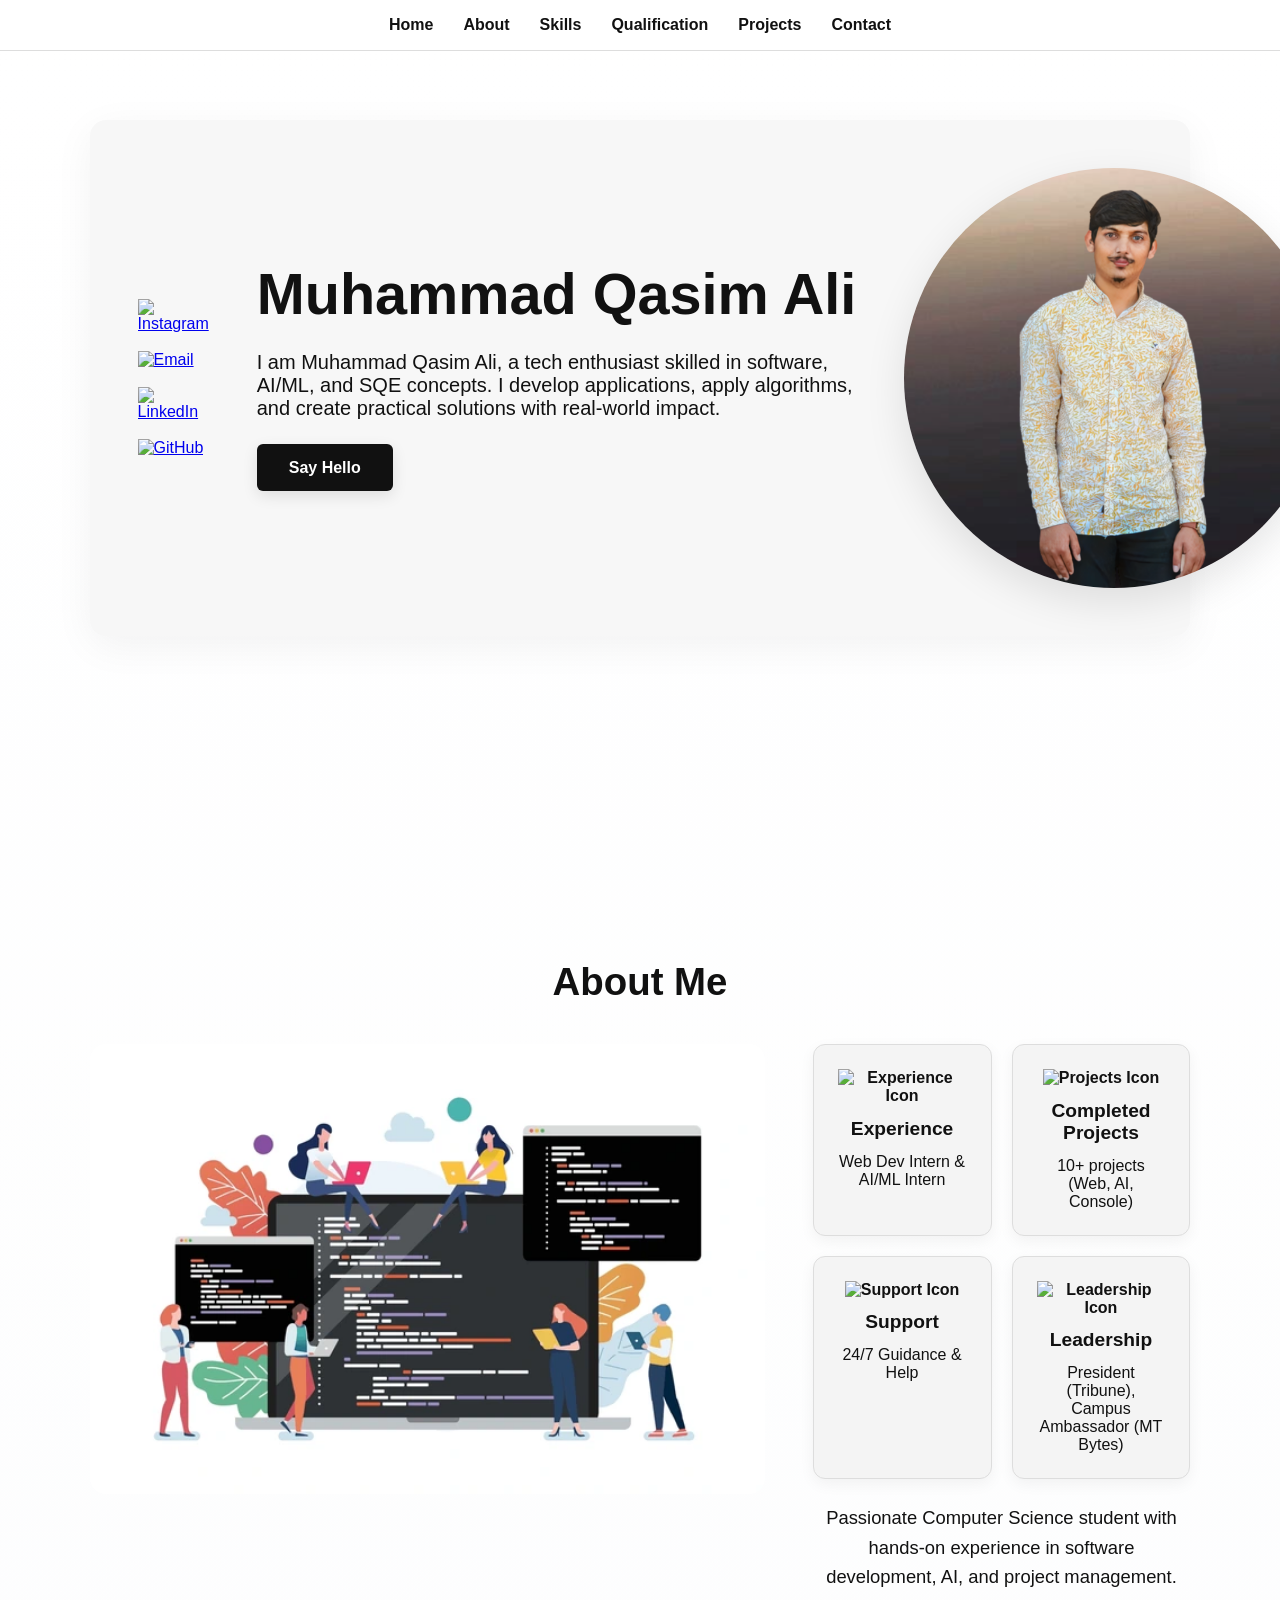
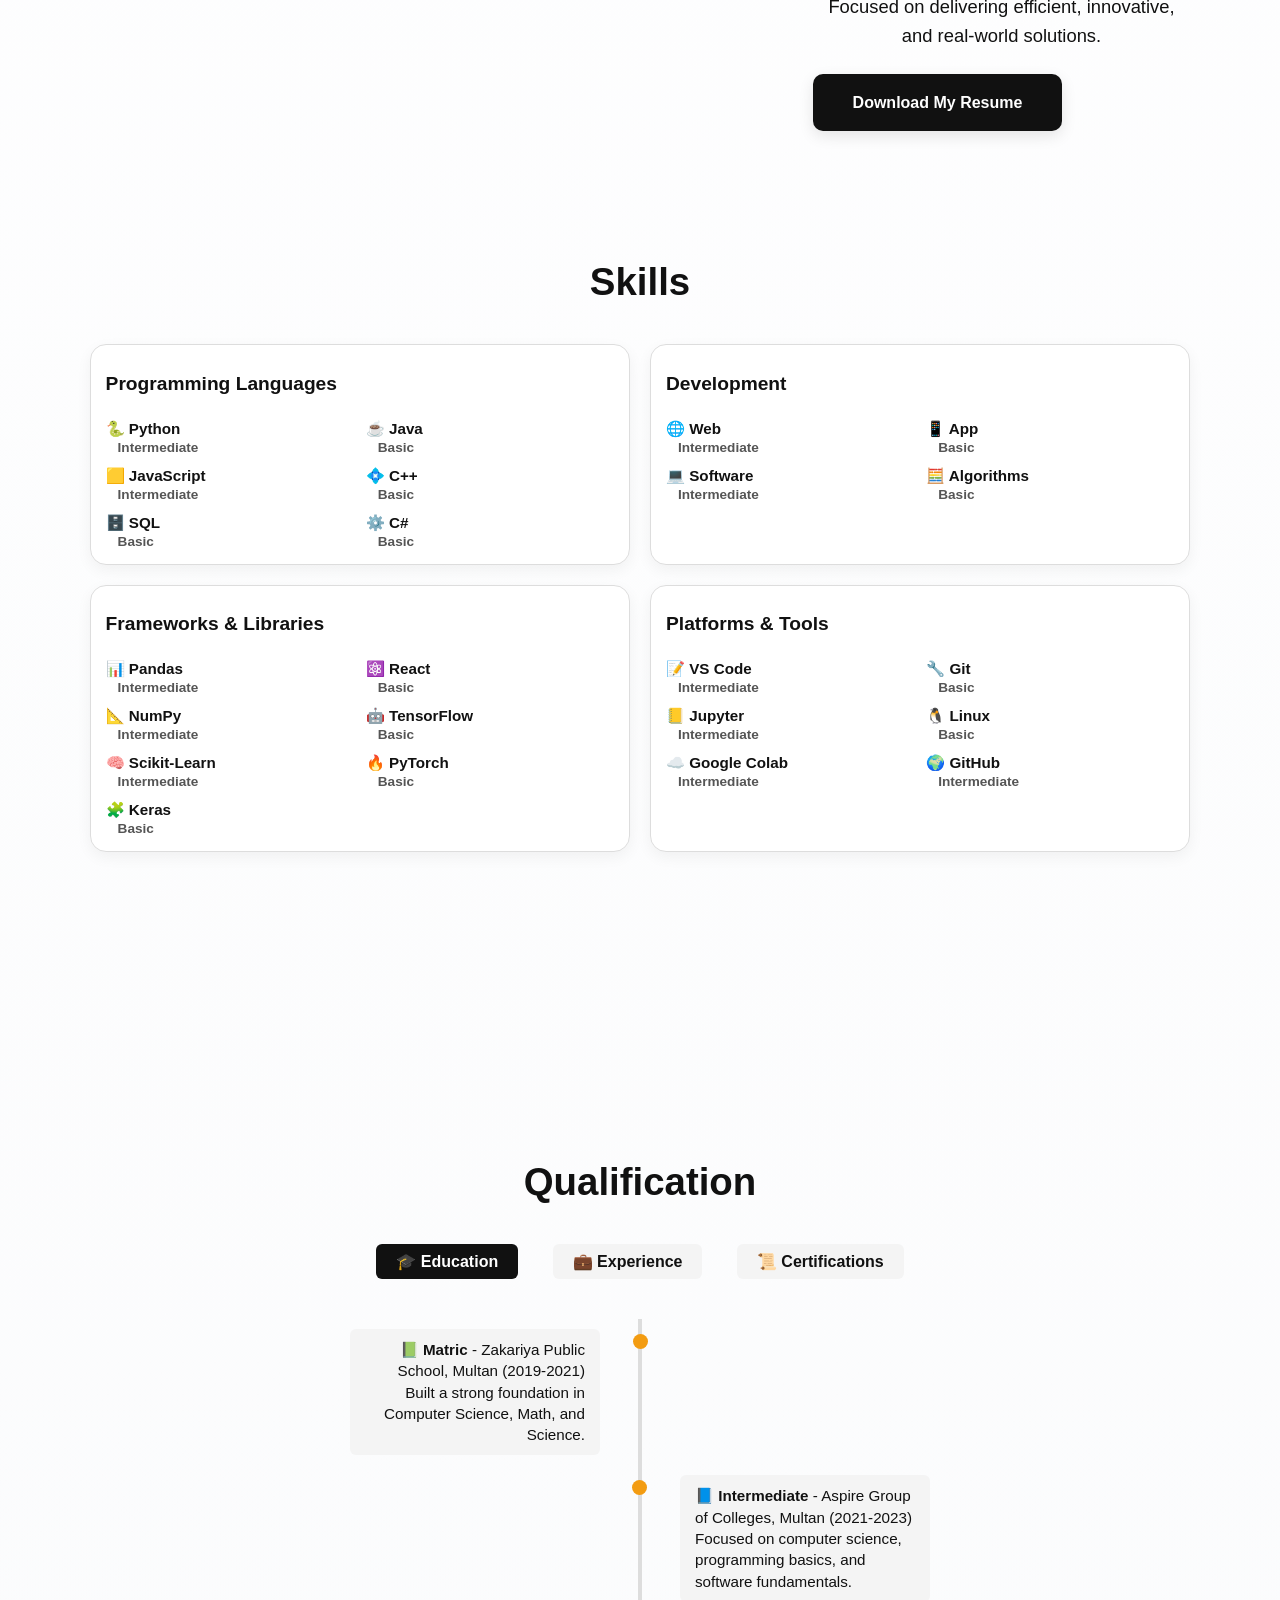
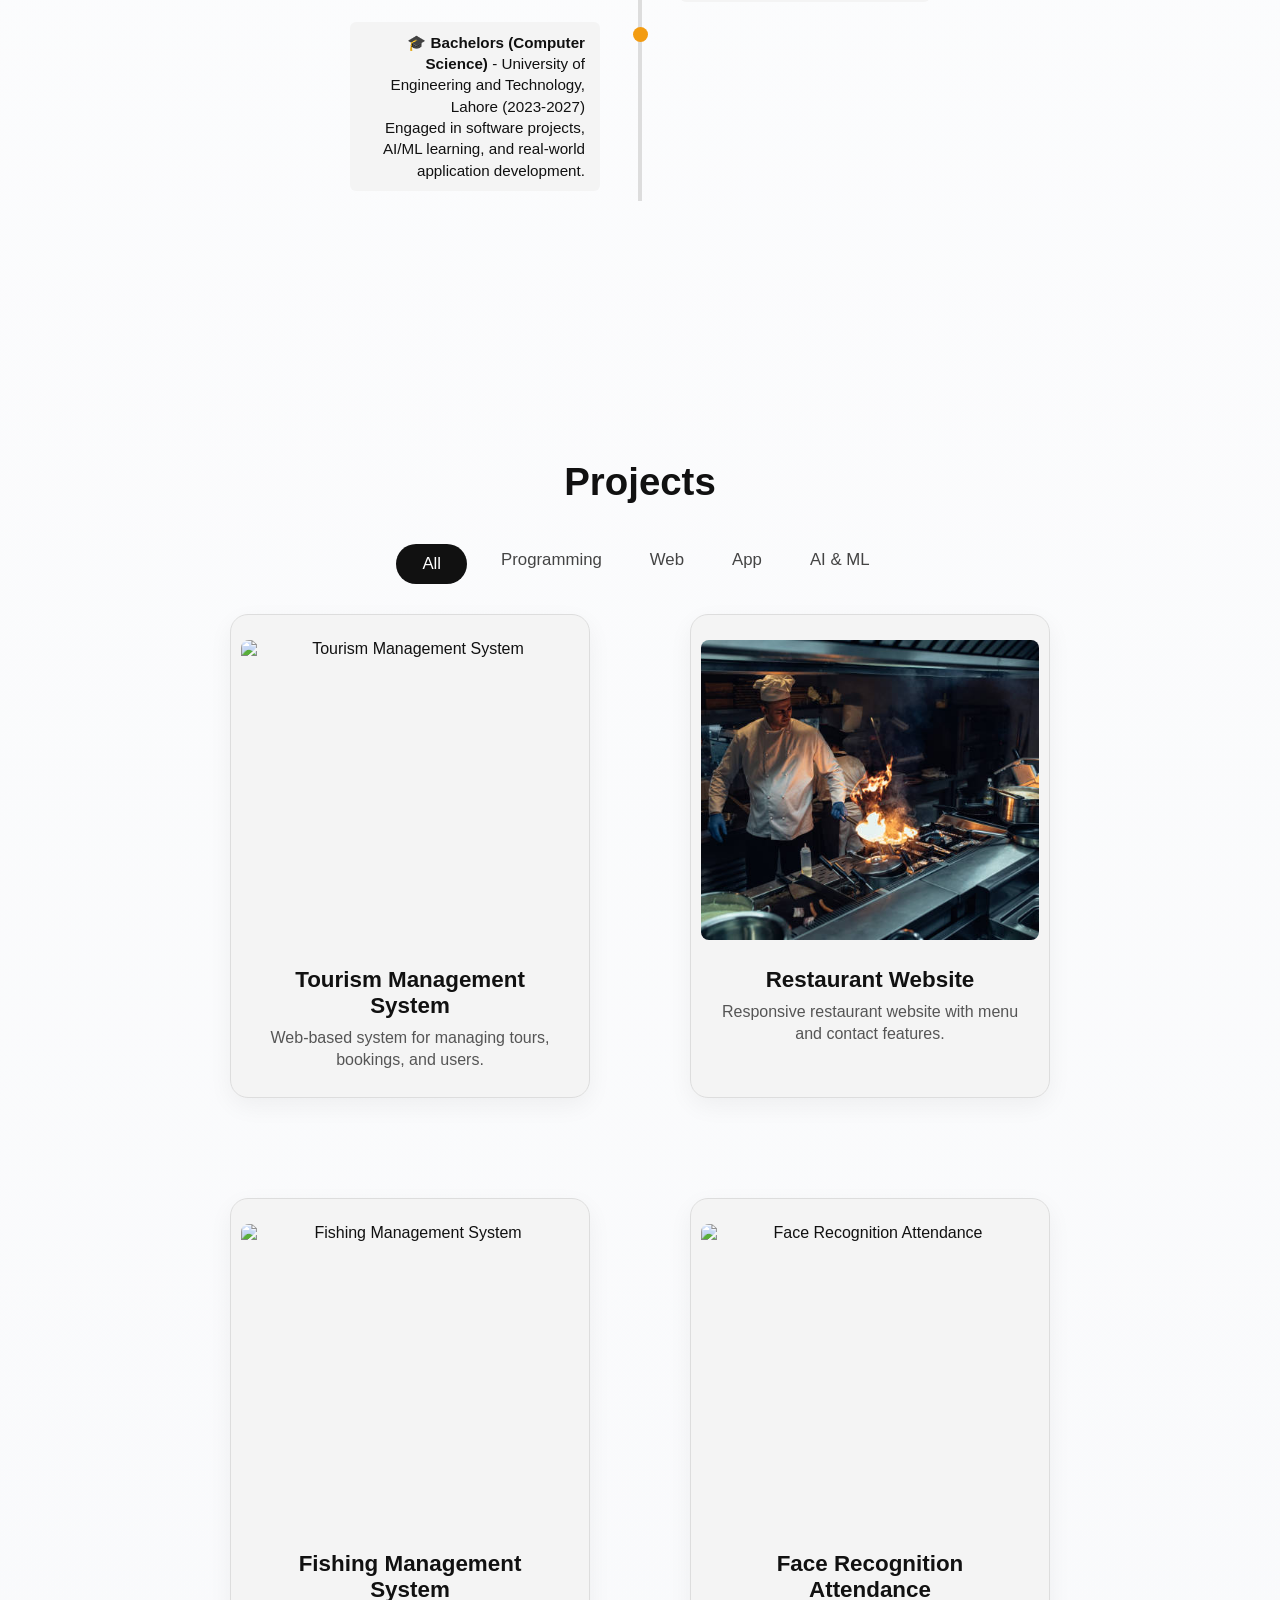
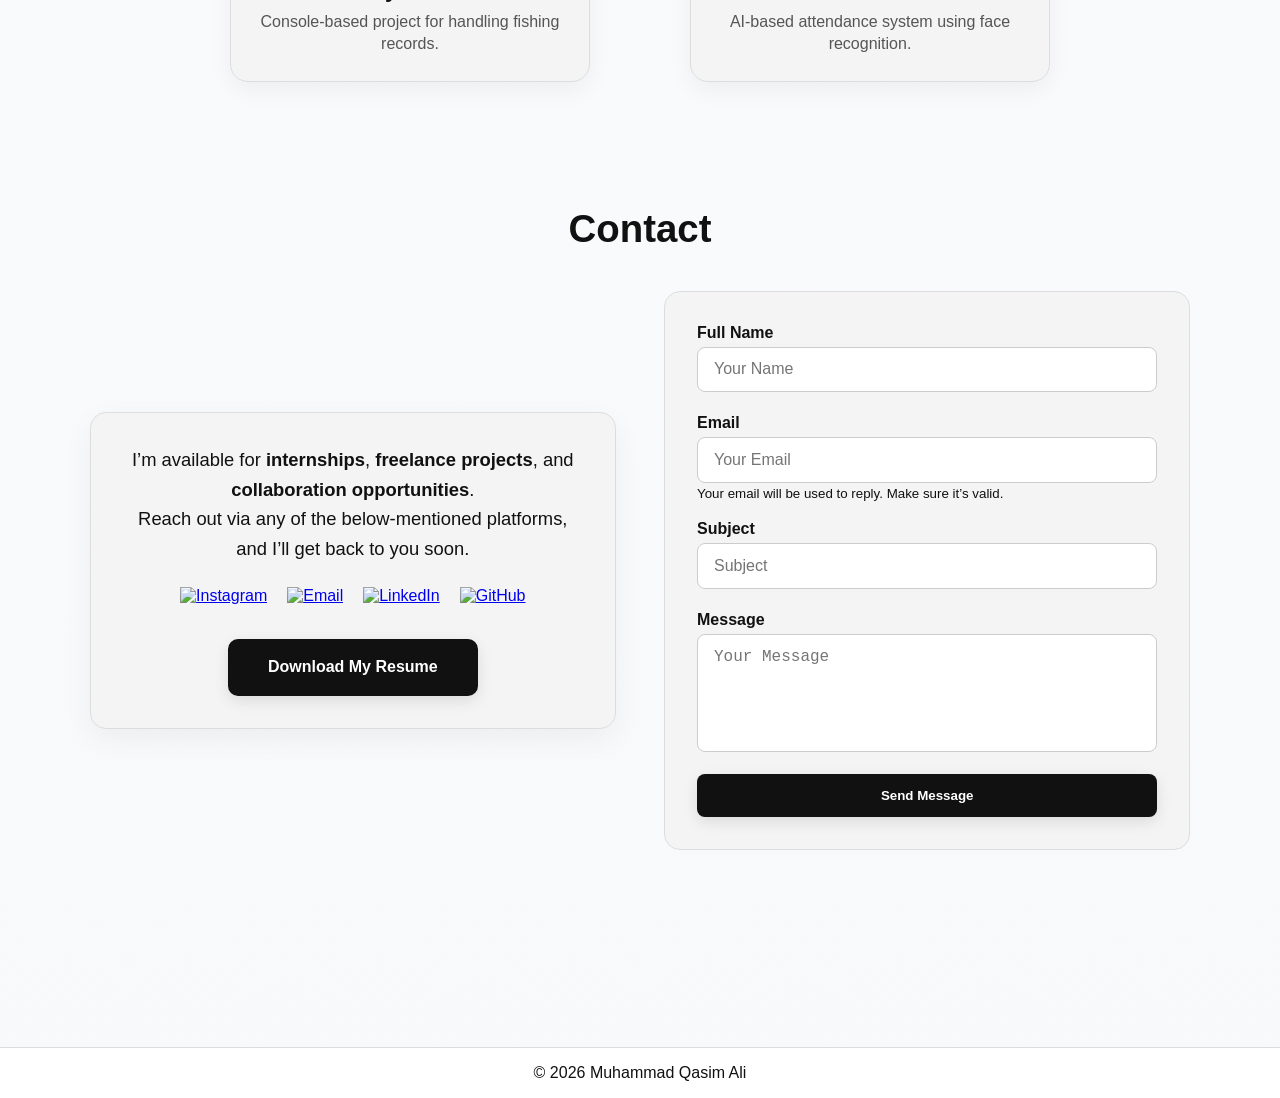
==== commit e15b9045: "Update index.html" ====
--- a/index.html
+++ b/index.html
@@ -13,6 +13,7 @@
     <a href="#home">Home</a>
     <a href="#about">About</a>
     <a href="#skills">Skills</a>
+    <a href="#qualification">Qualification</a>
     <a href="#projects">Projects</a>
     <a href="#contact">Contact</a>
   </nav>
@@ -60,7 +61,7 @@
         <div class="about-card">
           <img src="https://img.icons8.com/ios-filled/50/000000/briefcase.png" alt="Experience Icon" class="card-icon">
           <h3>Experience</h3>
-          <p>Web Development Intern (NextGen Learner)</p>
+          <p>Web Dev Intern & AI/ML Intern</p>
         </div>
         <div class="about-card">
           <img src="https://img.icons8.com/ios-filled/50/000000/project.png" alt="Projects Icon" class="card-icon">
@@ -95,7 +96,6 @@
   <h2 class="section-title">Skills</h2>
 
   <div class="skills-cards-container">
-
     <!-- Programming Languages Card -->
     <div class="about-card skill-card">
       <h3>Programming Languages</h3>
@@ -162,7 +162,6 @@
         <div class="skill-item"><span class="skill-icon">🌍 GitHub</span><div class="skill-level">Intermediate</div></div>
       </div>
     </div>
-
   </div>
 </section>
 
@@ -177,6 +176,9 @@
 
     <input type="radio" name="tab" id="experience-tab">
     <label for="experience-tab">💼 Experience</label>
+
+    <input type="radio" name="tab" id="cert-tab">
+    <label for="cert-tab">📜 Certifications</label>
 
     <div class="tab-content">
       <!-- Education Timeline -->
@@ -212,6 +214,24 @@
               Gained hands-on experience developing responsive websites, improving user interface, and learning modern web technologies.
             </div>
           </div>
+          <div class="timeline-item right">
+            <div class="timeline-content">
+              🤖 <strong>AI/ML Engineering Intern</strong> - DevelopersHub Corporation (2026)<br>
+              Completed a 6-week internship program (March – April 2026) focusing on AI/ML engineering with exceptional performance[cite: 3].
+            </div>
+          </div>
+        </div>
+      </div>
+
+      <!-- Certifications Timeline -->
+      <div class="tab-panel" id="certifications">
+        <div class="timeline">
+          <div class="timeline-item left">
+            <div class="timeline-content">
+              📜 <strong>Generative AI Application Developer</strong> - Pak Angels & iCode Guru (2025)<br>
+              Successfully completed Generative AI Training (June – July 2025) and received the Top Performer Award[cite: 4].
+            </div>
+          </div>
         </div>
       </div>
     </div>
@@ -222,14 +242,12 @@
 <section id="projects" class="section">
   <h2 class="section-title">Projects</h2>
 
-  <!-- RADIO INPUTS -->
   <input type="radio" name="project-tab" id="proj-all" checked>
   <input type="radio" name="project-tab" id="proj-programming">
   <input type="radio" name="project-tab" id="proj-web">
   <input type="radio" name="project-tab" id="proj-app">
   <input type="radio" name="project-tab" id="proj-ai">
 
-  <!-- CATEGORY LABELS -->
   <div class="project-tabs">
     <label for="proj-all">All</label>
     <label for="proj-programming">Programming</label>
@@ -238,9 +256,7 @@
     <label for="proj-ai">AI & ML</label>
   </div>
 
-  <!-- PROJECT CONTENT -->
   <div class="projects-wrapper">
-
     <div class="projects-grid all">
       <div class="project-card">
         <img src="tourism.jpg" alt="Tourism Management System">
@@ -296,7 +312,6 @@
         <p>Machine learning based face recognition system.</p>
       </div>
     </div>
-
   </div>
 </section>
 
@@ -305,8 +320,6 @@
   <h2 class="section-title">Contact</h2>
 
   <div class="contact-container">
-
-    <!-- LEFT SIDE CARD -->
     <div class="contact-left">
       <div class="contact-card">
         <p class="contact-text">
@@ -316,16 +329,16 @@
 
         <div class="contact-icons">
           <a href="https://www.instagram.com/qasim_ali_arain_/" target="_blank">
-            <img src="https://img.icons8.com/ios-filled/48/000000/instagram-new.png">
+            <img src="https://img.icons8.com/ios-filled/48/000000/instagram-new.png" alt="Instagram">
           </a>
           <a href="mailto:qasimaliarain6@gmail.com">
-            <img src="https://img.icons8.com/ios-filled/48/000000/email-open.png">
+            <img src="https://img.icons8.com/ios-filled/48/000000/email-open.png" alt="Email">
           </a>
           <a href="https://www.linkedin.com/in/muhammad-qasim-ali-606531308/" target="_blank">
-            <img src="https://img.icons8.com/ios-filled/48/000000/linkedin.png">
+            <img src="https://img.icons8.com/ios-filled/48/000000/linkedin.png" alt="LinkedIn">
           </a>
           <a href="https://github.com/MQasimAliArain" target="_blank">
-            <img src="https://img.icons8.com/ios-glyphs/48/000000/github.png">
+            <img src="https://img.icons8.com/ios-glyphs/48/000000/github.png" alt="GitHub">
           </a>
         </div>
 
@@ -335,39 +348,36 @@
       </div>
     </div>
 
-    <!-- RIGHT SIDE FORM -->
     <div class="contact-right">
       <form id="contact-form" novalidate>
-
         <div class="form-group">
-          <label>Full Name</label>
-          <input type="text" name="name" placeholder="Your Name">
+          <label for="name">Full Name</label>
+          <input type="text" id="name" name="name" placeholder="Your Name">
           <span class="error-message"></span>
         </div>
 
-       <div class="form-group">
-  <label for="email">Email</label>
-  <input type="email" id="email" name="email" placeholder="Your Email" required>
-  <span class="error-message"></span>
-  <small class="info-text">Your email will be used to reply. Make sure it’s valid.</small>
-</div>
-
         <div class="form-group">
-          <label>Subject</label>
-          <input type="text" name="subject" placeholder="Subject">
+          <label for="email">Email</label>
+          <input type="email" id="email" name="email" placeholder="Your Email" required>
           <span class="error-message"></span>
+          <small class="info-text">Your email will be used to reply. Make sure it’s valid.</small>
         </div>
 
         <div class="form-group">
-          <label>Message</label>
-          <textarea name="message" rows="5" placeholder="Your Message"></textarea>
+          <label for="subject">Subject</label>
+          <input type="text" id="subject" name="subject" placeholder="Subject">
+          <span class="error-message"></span>
+        </div>
+
+        <div class="form-group">
+          <label for="message">Message</label>
+          <textarea id="message" name="message" rows="5" placeholder="Your Message"></textarea>
           <span class="error-message"></span>
         </div>
 
         <button type="submit" class="submit-btn">Send Message</button>
       </form>
     </div>
-
   </div>
 </section>
 
@@ -453,8 +463,6 @@
   });
 
   confirmYes.addEventListener("click", () => {
-
-    // EMAIL TO YOU
     emailjs.send("service_ynd99mn", "template_qxupzzh", {
       from_name: form.name.value,
       from_email: form.email.value,
@@ -462,8 +470,6 @@
       message: form.message.value,
       to_email: "qasimaliarain6@gmail.com"
     })
-
-    // AUTO-REPLY TO USER
     .then(() => {
       return emailjs.send("service_ynd99mn", "template_ujj6st4", {
         from_name: form.name.value,
@@ -472,7 +478,6 @@
         message: form.message.value
       });
     })
-
     .then(() => {
       modalButtons.style.display = "none";
       modalText.style.display = "none";
@@ -483,19 +488,19 @@
         form.reset();
       }, 2000);
     })
-
     .catch(err => {
       alert("Something went wrong. Try again.");
       console.error(err);
     });
   });
+
   confirmNo.addEventListener("click", () => {
     modal.style.display = "none";
   });
 </script>
 </main>
 <footer>
-  © 2025 Muhammad Qasim Ali
+  © 2026 Muhammad Qasim Ali
 </footer>
 </body>
 </html>
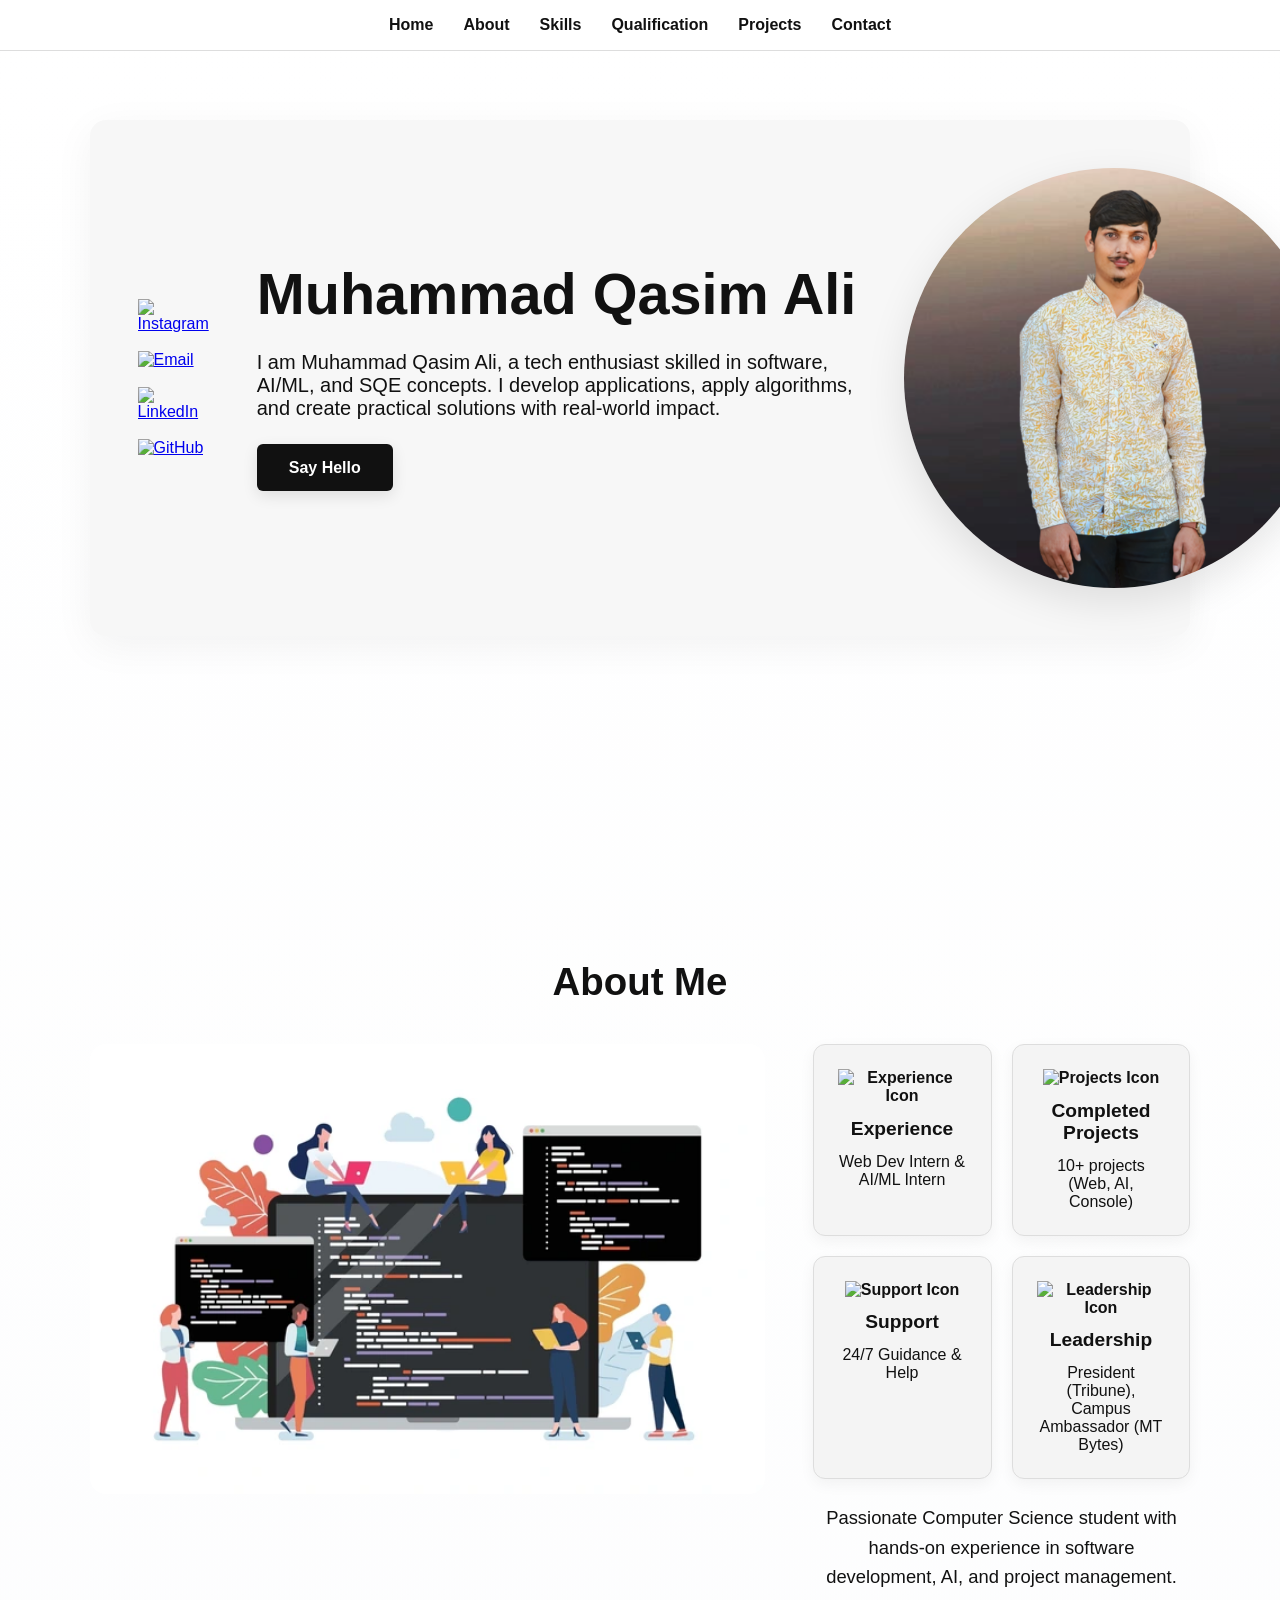
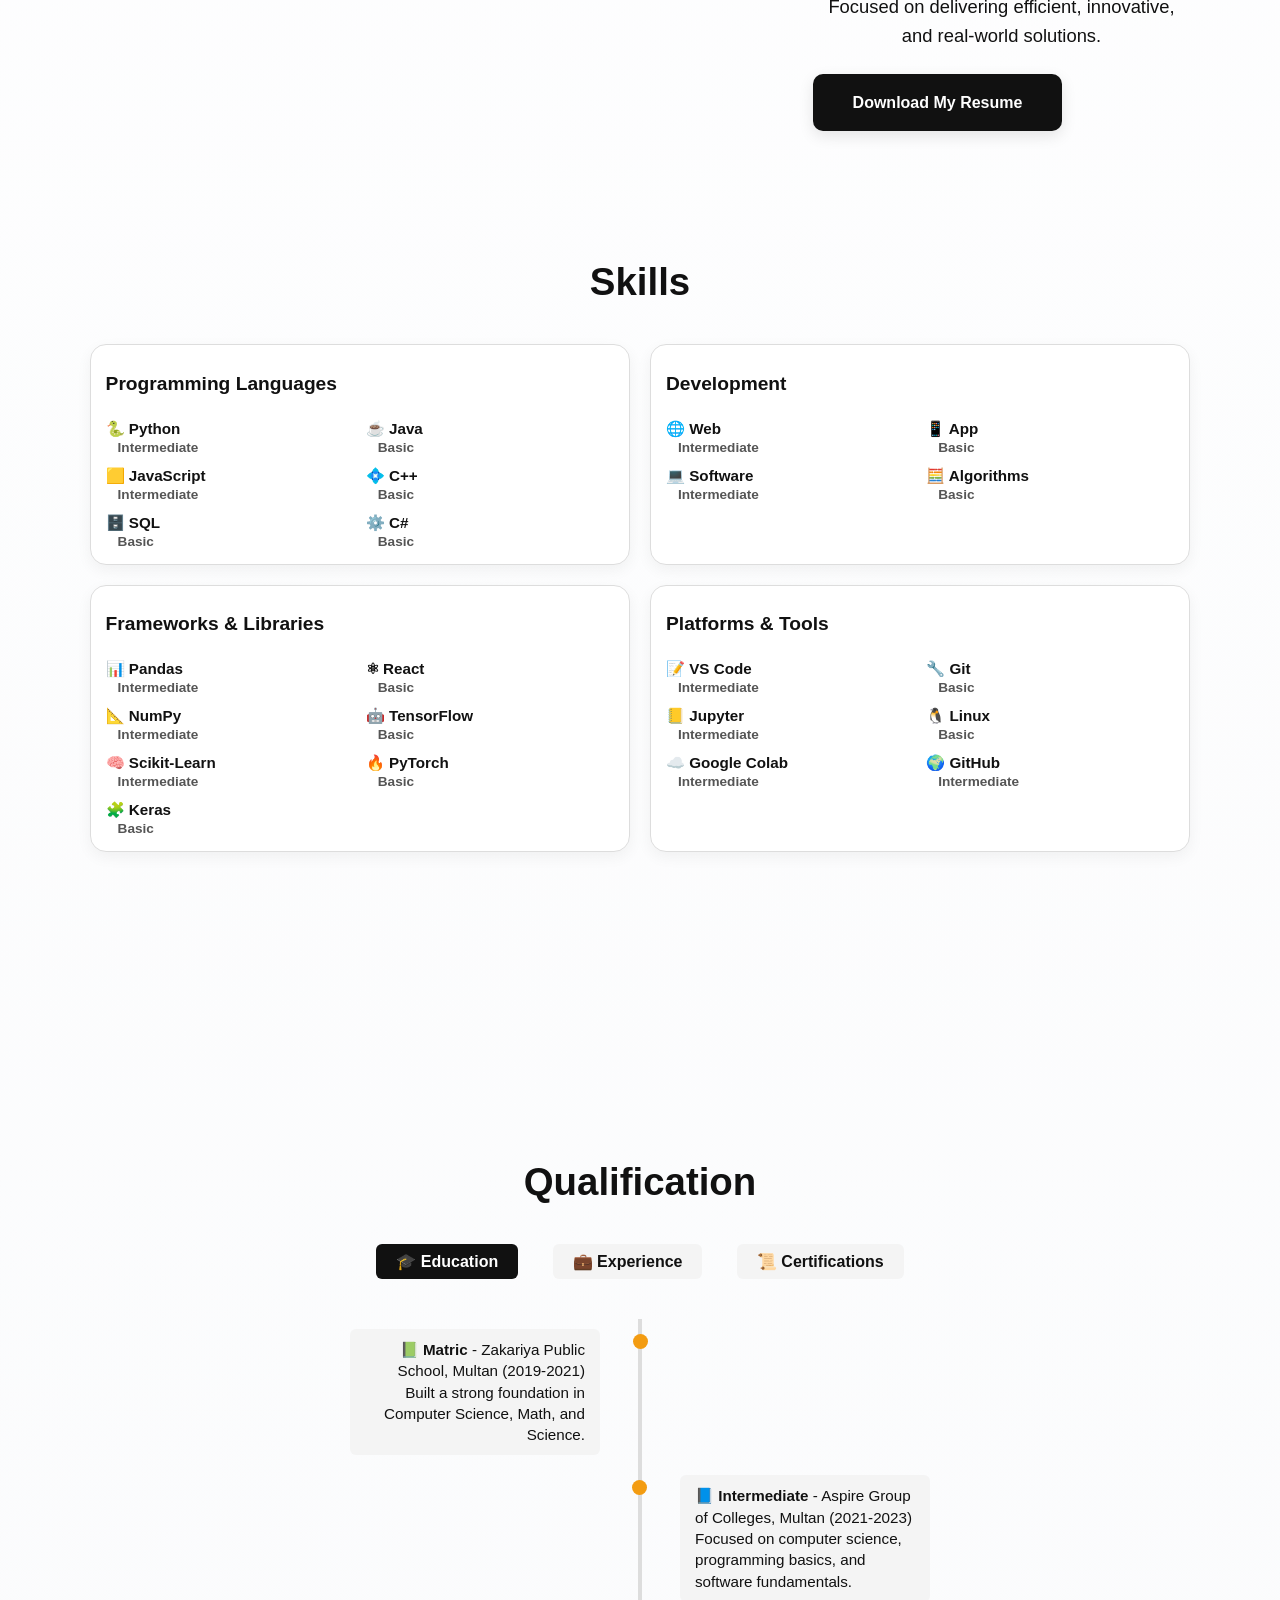
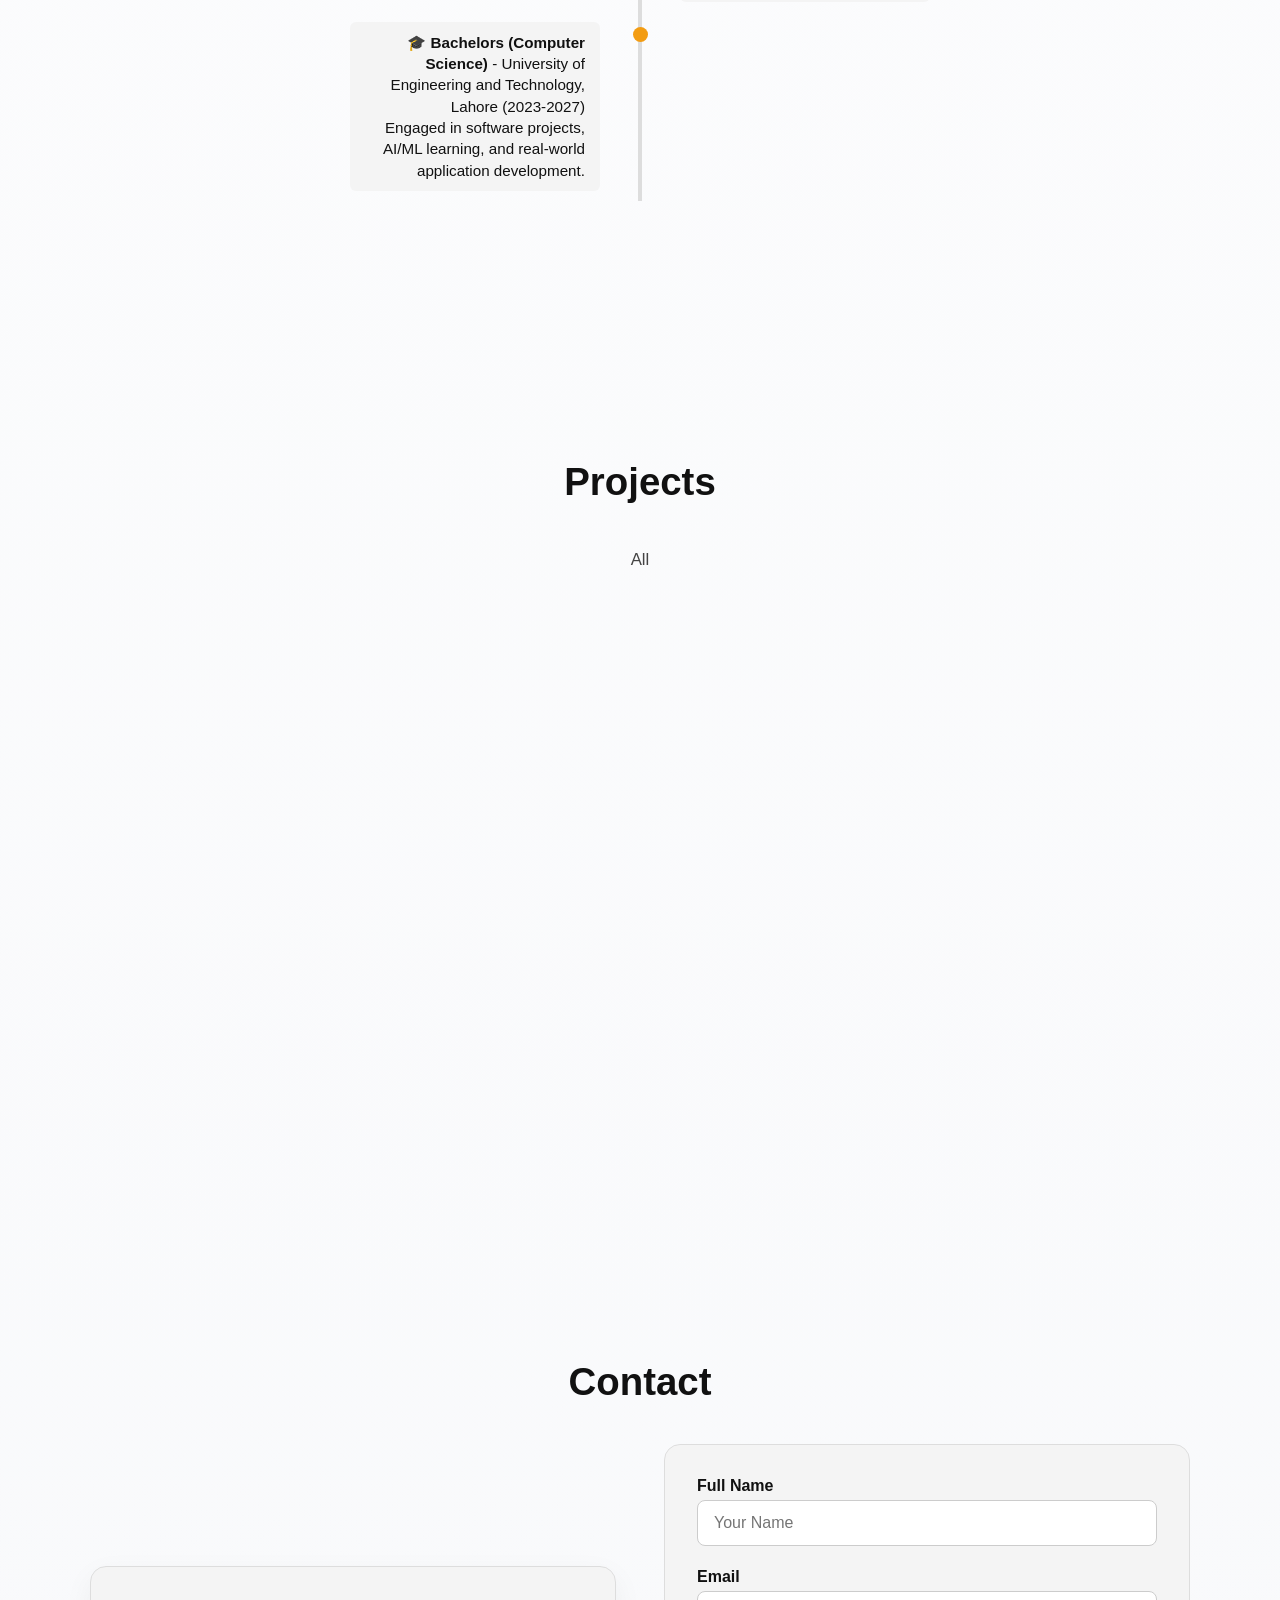
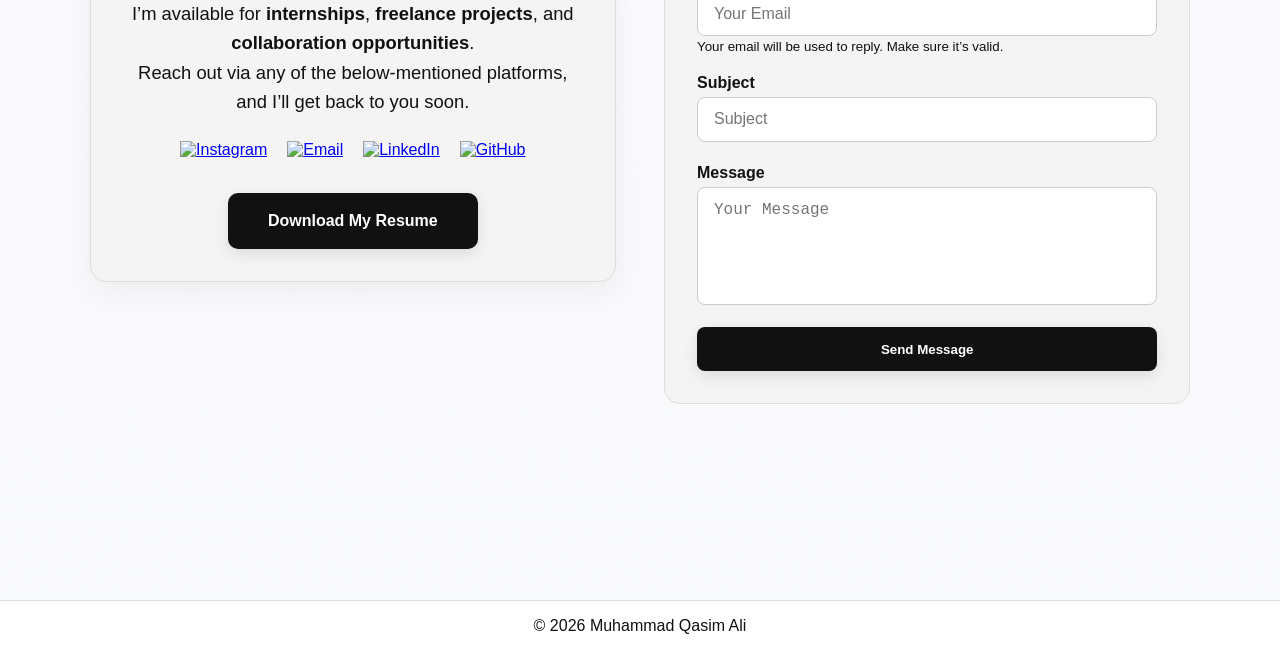
==== commit 31b85371: "Update index.html" ====
--- a/index.html
+++ b/index.html
@@ -131,7 +131,7 @@
       <h3>Frameworks & Libraries</h3>
       <div class="skills-row">
         <div class="skill-item"><span class="skill-icon">📊 Pandas</span><div class="skill-level">Intermediate</div></div>
-        <div class="skill-item"><span class="skill-icon">⚛️ React</span><div class="skill-level">Basic</div></div>
+        <div class="skill-item"><span class="skill-icon">⚛ React</span><div class="skill-level">Basic</div></div>
       </div>
       <div class="skills-row">
         <div class="skill-item"><span class="skill-icon">📐 NumPy</span><div class="skill-level">Intermediate</div></div>
@@ -169,7 +169,6 @@
 <section id="qualification" class="section">
   <h2 class="section-title">Qualification</h2>
 
-  <!-- Tabs using radio buttons -->
   <div class="qualification-tabs">
     <input type="radio" name="tab" id="education-tab" checked>
     <label for="education-tab">🎓 Education</label>
@@ -217,7 +216,7 @@
           <div class="timeline-item right">
             <div class="timeline-content">
               🤖 <strong>AI/ML Engineering Intern</strong> - DevelopersHub Corporation (2026)<br>
-              Completed a 6-week internship program (March – April 2026) focusing on AI/ML engineering with exceptional performance[cite: 3].
+              Completed a 6-week internship program (March – April 2026) focusing on AI/ML engineering with exceptional performance.
             </div>
           </div>
         </div>
@@ -229,7 +228,7 @@
           <div class="timeline-item left">
             <div class="timeline-content">
               📜 <strong>Generative AI Application Developer</strong> - Pak Angels & iCode Guru (2025)<br>
-              Successfully completed Generative AI Training (June – July 2025) and received the Top Performer Award[cite: 4].
+              Successfully completed Generative AI Training (June – July 2025) and received the Top Performer Award.
             </div>
           </div>
         </div>
@@ -242,75 +241,14 @@
 <section id="projects" class="section">
   <h2 class="section-title">Projects</h2>
 
-  <input type="radio" name="project-tab" id="proj-all" checked>
-  <input type="radio" name="project-tab" id="proj-programming">
-  <input type="radio" name="project-tab" id="proj-web">
-  <input type="radio" name="project-tab" id="proj-app">
-  <input type="radio" name="project-tab" id="proj-ai">
-
-  <div class="project-tabs">
-    <label for="proj-all">All</label>
-    <label for="proj-programming">Programming</label>
-    <label for="proj-web">Web</label>
-    <label for="proj-app">App</label>
-    <label for="proj-ai">AI & ML</label>
-  </div>
-
-  <div class="projects-wrapper">
-    <div class="projects-grid all">
-      <div class="project-card">
-        <img src="tourism.jpg" alt="Tourism Management System">
-        <h3>Tourism Management System</h3>
-        <p>Web-based system for managing tours, bookings, and users.</p>
-      </div>
-      <div class="project-card">
-        <img src="restaurant.jpg" alt="Restaurant Website">
-        <h3>Restaurant Website</h3>
-        <p>Responsive restaurant website with menu and contact features.</p>
-      </div>
-      <div class="project-card">
-        <img src="fishing.jpg" alt="Fishing Management System">
-        <h3>Fishing Management System</h3>
-        <p>Console-based project for handling fishing records.</p>
-      </div>
-      <div class="project-card">
-        <img src="face_recognition.jpg" alt="Face Recognition Attendance">
-        <h3>Face Recognition Attendance</h3>
-        <p>AI-based attendance system using face recognition.</p>
-      </div>
-    </div>
-
-    <div class="projects-grid programming">
-      <div class="project-card">
-        <img src="fishing.jpg" alt="Fishing Management System">
-        <h3>Fishing Management System</h3>
-        <p>Programming-based console application.</p>
-      </div>
-    </div>
-
-    <div class="projects-grid web">
-      <div class="project-card">
-        <img src="tourism.jpg" alt="Tourism Management System">
-        <h3>Tourism Management System</h3>
-        <p>Complete web solution for tour management.</p>
-      </div>
-      <div class="project-card">
-        <img src="restaurant.jpg" alt="Restaurant Website">
-        <h3>Restaurant Website</h3>
-        <p>Modern and responsive restaurant website.</p>
-      </div>
-    </div>
-
-    <div class="projects-grid app">
-      <div class="no-projects">No projects yet</div>
-    </div>
-
-    <div class="projects-grid ai">
-      <div class="project-card">
-        <img src="face_recognition.jpg" alt="Face Recognition Attendance">
-        <h3>Face Recognition Attendance</h3>
-        <p>Machine learning based face recognition system.</p>
-      </div>
+  <div id="dynamic-projects-section">
+    <div class="project-tabs" id="dynamic-tabs-container">
+      <!-- "All" tab is permanently placed here first -->
+      <label class="tab-label active" data-category="all" style="text-transform: none !important;">All</label>
+    </div>
+    <div class="projects-wrapper" id="dynamic-grids-container">
+      <!-- "All" grid container is permanently placed here first -->
+      <div class="projects-grid active" data-grid="all" style="display:grid;"></div>
     </div>
   </div>
 </section>
@@ -398,9 +336,115 @@
   </div>
 </div>
 
-<!-- EmailJS -->
+<!-- EmailJS & Dynamic Google Sheet Projects Loader -->
 <script src="https://cdn.jsdelivr.net/npm/emailjs-com@3/dist/email.min.js"></script>
 <script>
+  document.addEventListener("DOMContentLoaded", () => {
+    // Robust case-insensitive property retriever
+    function getProp(obj, possibleKeys) {
+      if (!obj) return '';
+      const objKeys = Object.keys(obj);
+      for (let key of possibleKeys) {
+        const found = objKeys.find(k => k.toLowerCase() === key.toLowerCase());
+        if (found !== undefined && obj[found] !== undefined && obj[found] !== null && String(obj[found]).trim() !== '') {
+          return String(obj[found]).trim();
+        }
+      }
+      return '';
+    }
+
+    fetch("https://sheetdb.io/api/v1/swi5ibdtjonkc")
+      .then(response => response.json())
+      .then(projectsData => {
+        const tabsContainer = document.getElementById("dynamic-tabs-container");
+        const gridsContainer = document.getElementById("dynamic-grids-container");
+
+        // Extract categories securely, preserving exact uppercase/mixed case from sheet
+        const rawCategories = projectsData.map(p => {
+          const cat = getProp(p, ['category', 'cat', 'type']);
+          return cat !== '' ? cat : 'Uncategorized';
+        });
+        const categories = [...new Set(rawCategories)];
+
+        // Build dynamic category tabs and grid wrappers with text-transform forced off
+        categories.forEach(cat => {
+          if (cat.toLowerCase() !== 'all') {
+            tabsContainer.innerHTML += `<label class="tab-label" data-category="${cat}" style="text-transform: none !important;">${cat}</label>`;
+            gridsContainer.innerHTML += `<div class="projects-grid" data-grid="${cat}" style="display:none;"></div>`;
+          }
+        });
+
+        // Populate project cards into "All" and their respective category grid
+        projectsData.forEach(p => {
+          const cat = getProp(p, ['category', 'cat', 'type']) || 'Uncategorized';
+          const title = getProp(p, ['title', 'name', 'projecttitle']) || 'Untitled Project';
+          const description = getProp(p, ['description', 'desc', 'details']) || 'No description provided.';
+          const image = getProp(p, ['image', 'img', 'picture', 'photo', 'imagelink']);
+          const github = getProp(p, ['github', 'link', 'repository', 'url', 'code']);
+
+          // Safe image fallback HTML if image field is missing or empty
+          const imageHTML = (image !== '') 
+            ? `<img src="${image}" alt="${title}" style="width:100%; height:200px; object-fit:cover; border-radius:8px; margin-bottom:15px;">` 
+            : `<div style="width:100%; height:200px; background:#e0e0e0; border-radius:8px; display:flex; align-items:center; justify-content:center; color:#555; margin-bottom:15px; font-weight:bold;">No Image Provided</div>`;
+          
+          // Safe github button HTML if github field is missing or empty
+          const githubLink = (github !== '') 
+            ? `<a href="${github}" target="_blank" class="project-github-btn" style="display:inline-block; margin-top:10px; font-size:14px; text-decoration:none; color:#007bff;">GitHub Repository &rarr;</a>` 
+            : '';
+          
+          const cardHTML = `
+            <div class="project-card">
+              ${imageHTML}
+              <h3 style="text-transform: none !important;">${title}</h3>
+              <p>${description}</p>
+              ${githubLink}
+            </div>
+          `;
+
+          // Re-query 'allGrid' dynamically per iteration to guarantee it's always found and appended correctly
+          const allGrid = gridsContainer.querySelector('[data-grid="all"]');
+          if (allGrid) {
+            allGrid.innerHTML += cardHTML;
+          }
+
+          // Append to specific category grid
+          const targetGrid = gridsContainer.querySelector(`[data-grid="${cat}"]`);
+          if (targetGrid) {
+            targetGrid.innerHTML += cardHTML;
+          }
+        });
+
+        // Check for empty grids and show notice
+        gridsContainer.querySelectorAll(".projects-grid").forEach(grid => {
+          if (grid.innerHTML.trim() === "") {
+            grid.innerHTML = `<div class="no-projects">No projects yet</div>`;
+          }
+        });
+
+        // Tab Switching & Active State Styling
+        const labels = tabsContainer.querySelectorAll(".tab-label");
+        const grids = gridsContainer.querySelectorAll(".projects-grid");
+
+        labels.forEach(label => {
+          label.addEventListener("click", () => {
+            labels.forEach(l => l.classList.remove("active"));
+            label.classList.add("active");
+
+            const selectedCat = label.getAttribute("data-category");
+            grids.forEach(grid => {
+              if (grid.getAttribute("data-grid") === selectedCat) {
+                grid.style.display = "grid";
+              } else {
+                grid.style.display = "none";
+              }
+            });
+          });
+        });
+      })
+      .catch(error => console.error("Error loading projects from Google Sheet:", error));
+  });
+
+  // --- EMAILJS & CONTACT FORM LOGIC ---
   emailjs.init("zOVuNW4QSeUyaCF8w");
 
   const form = document.getElementById("contact-form");
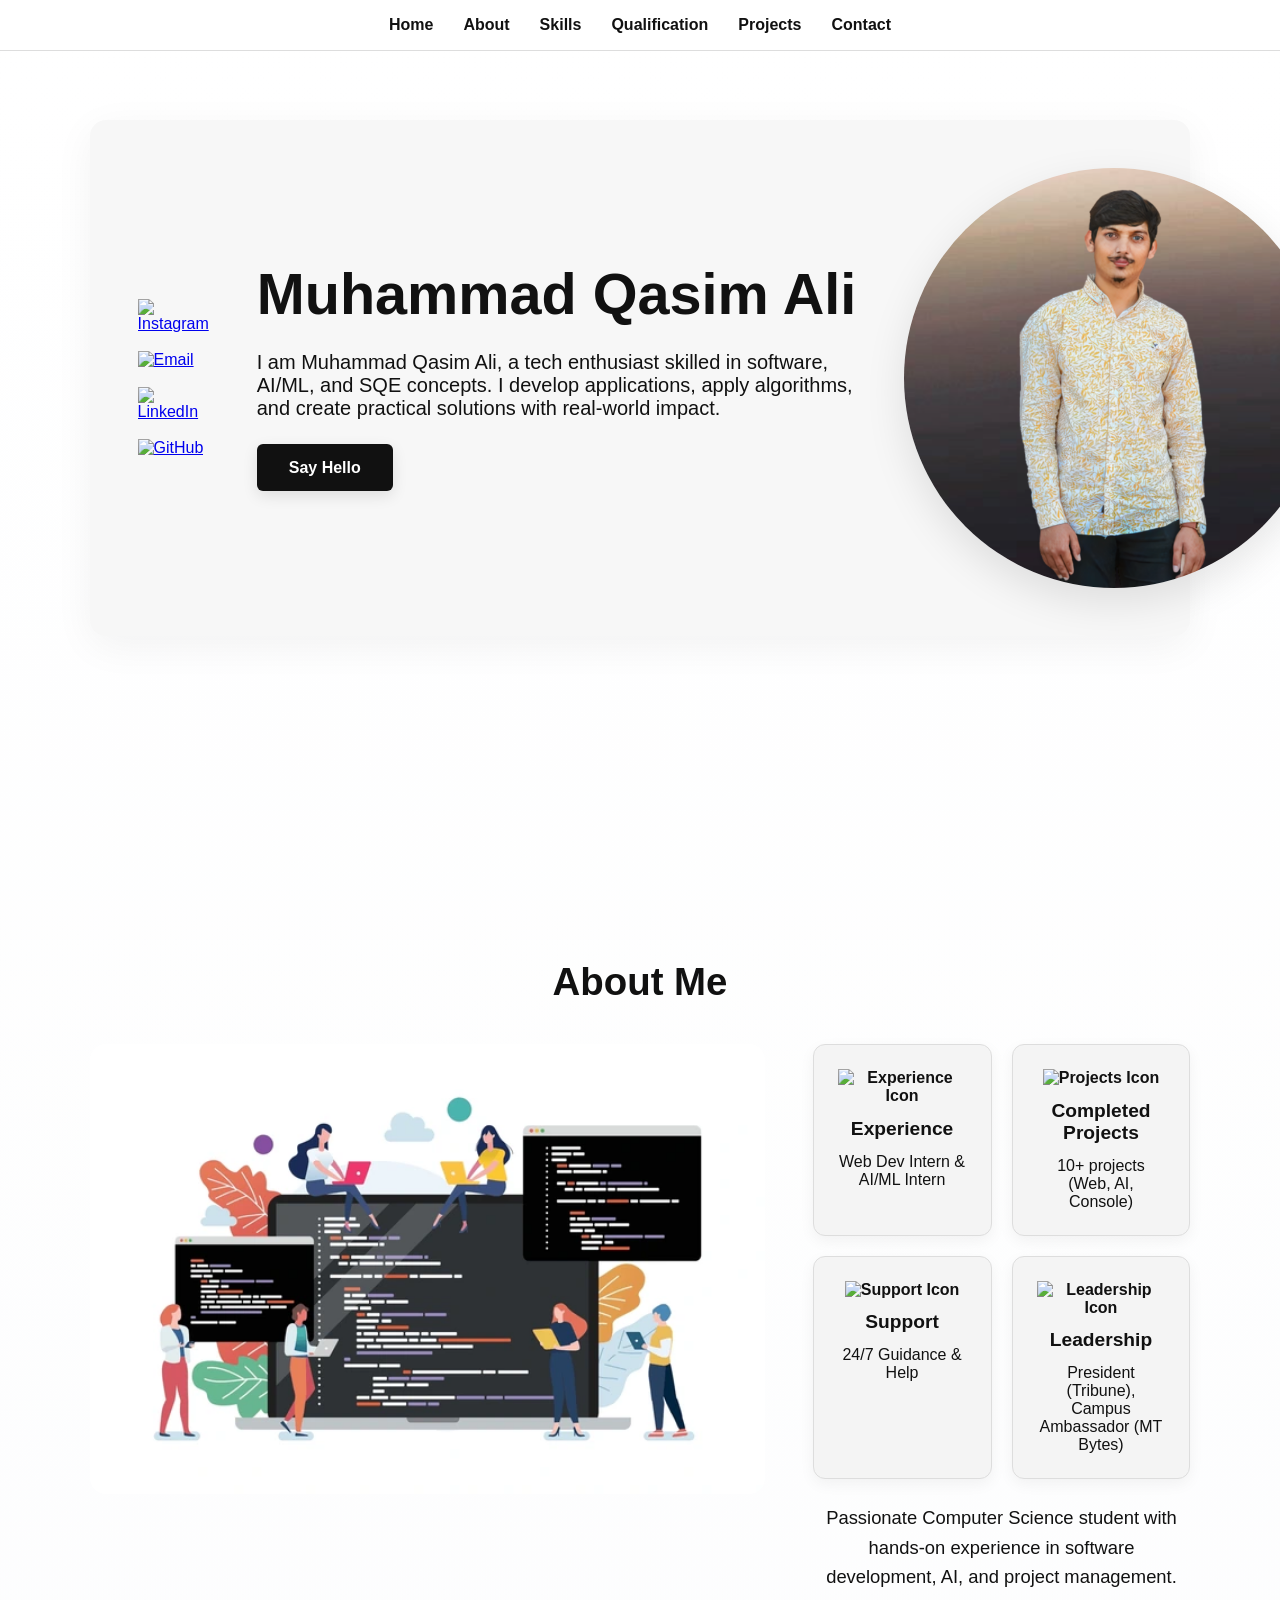
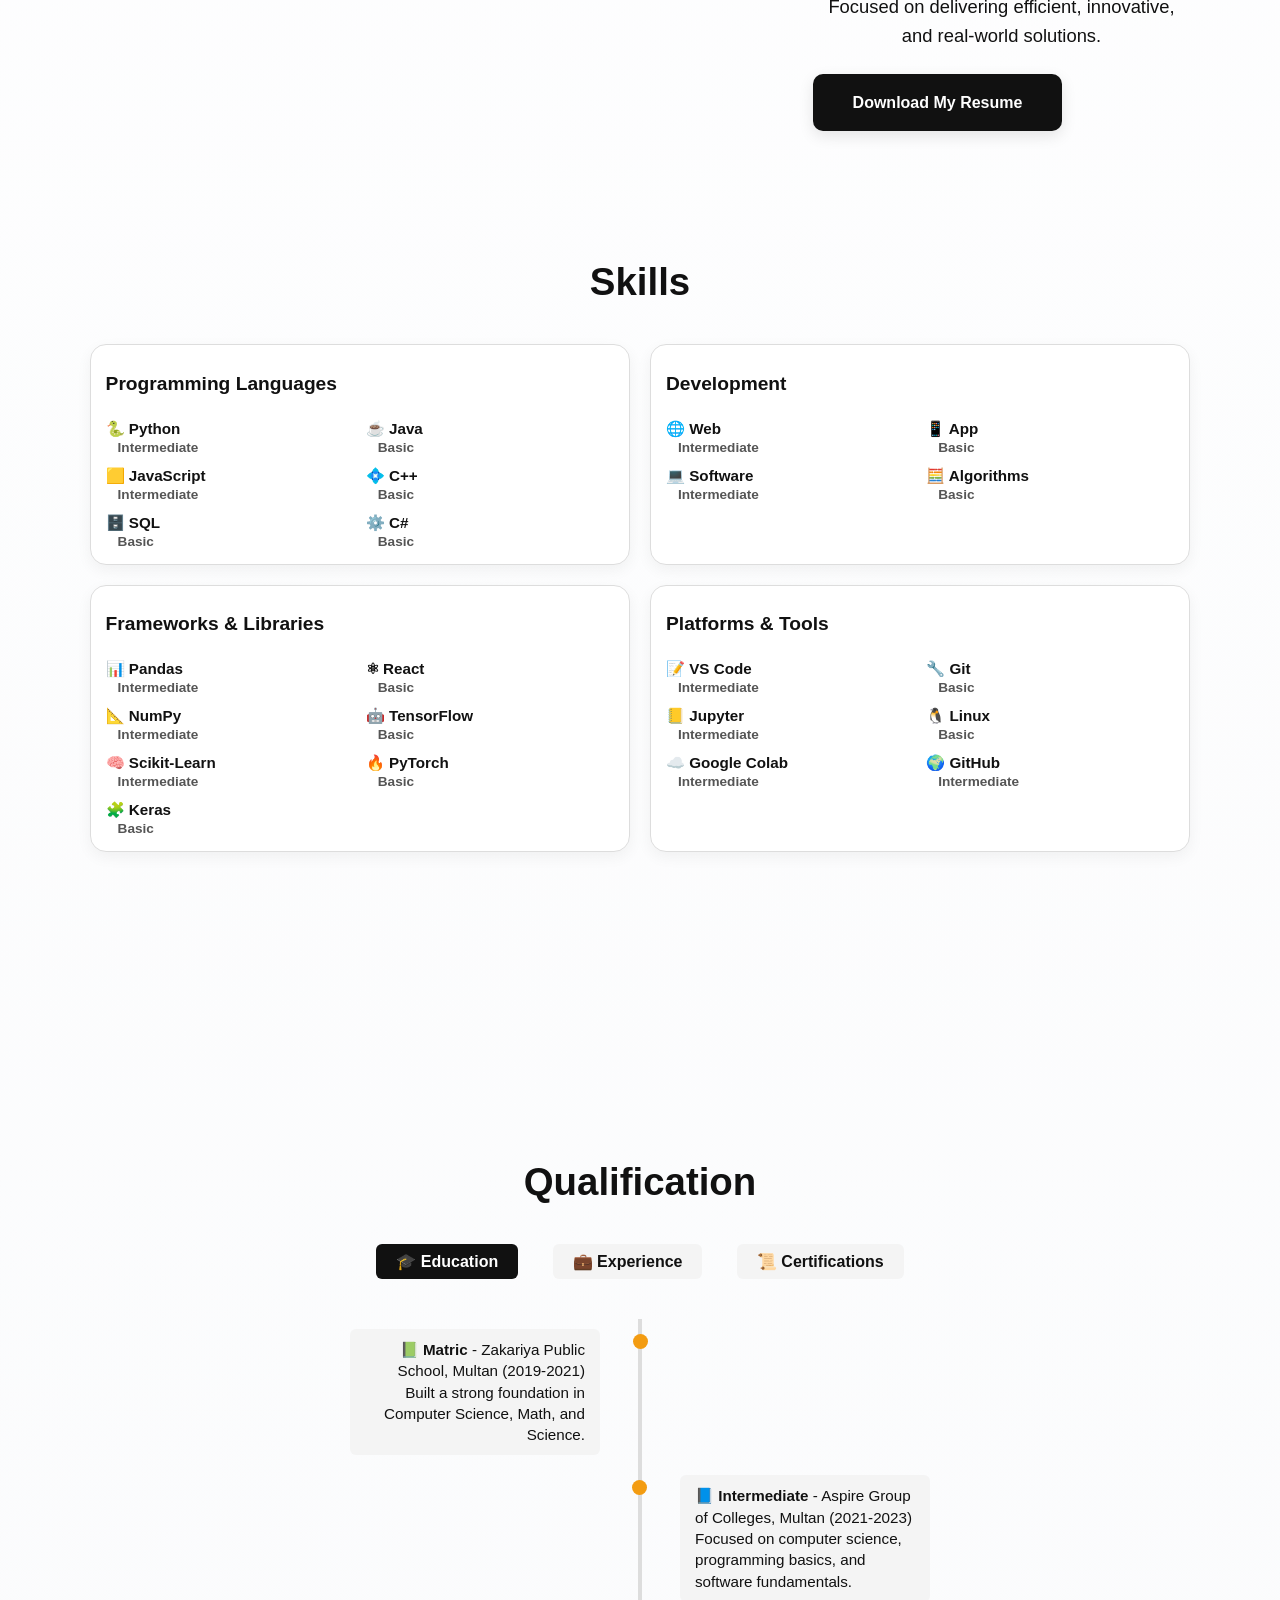
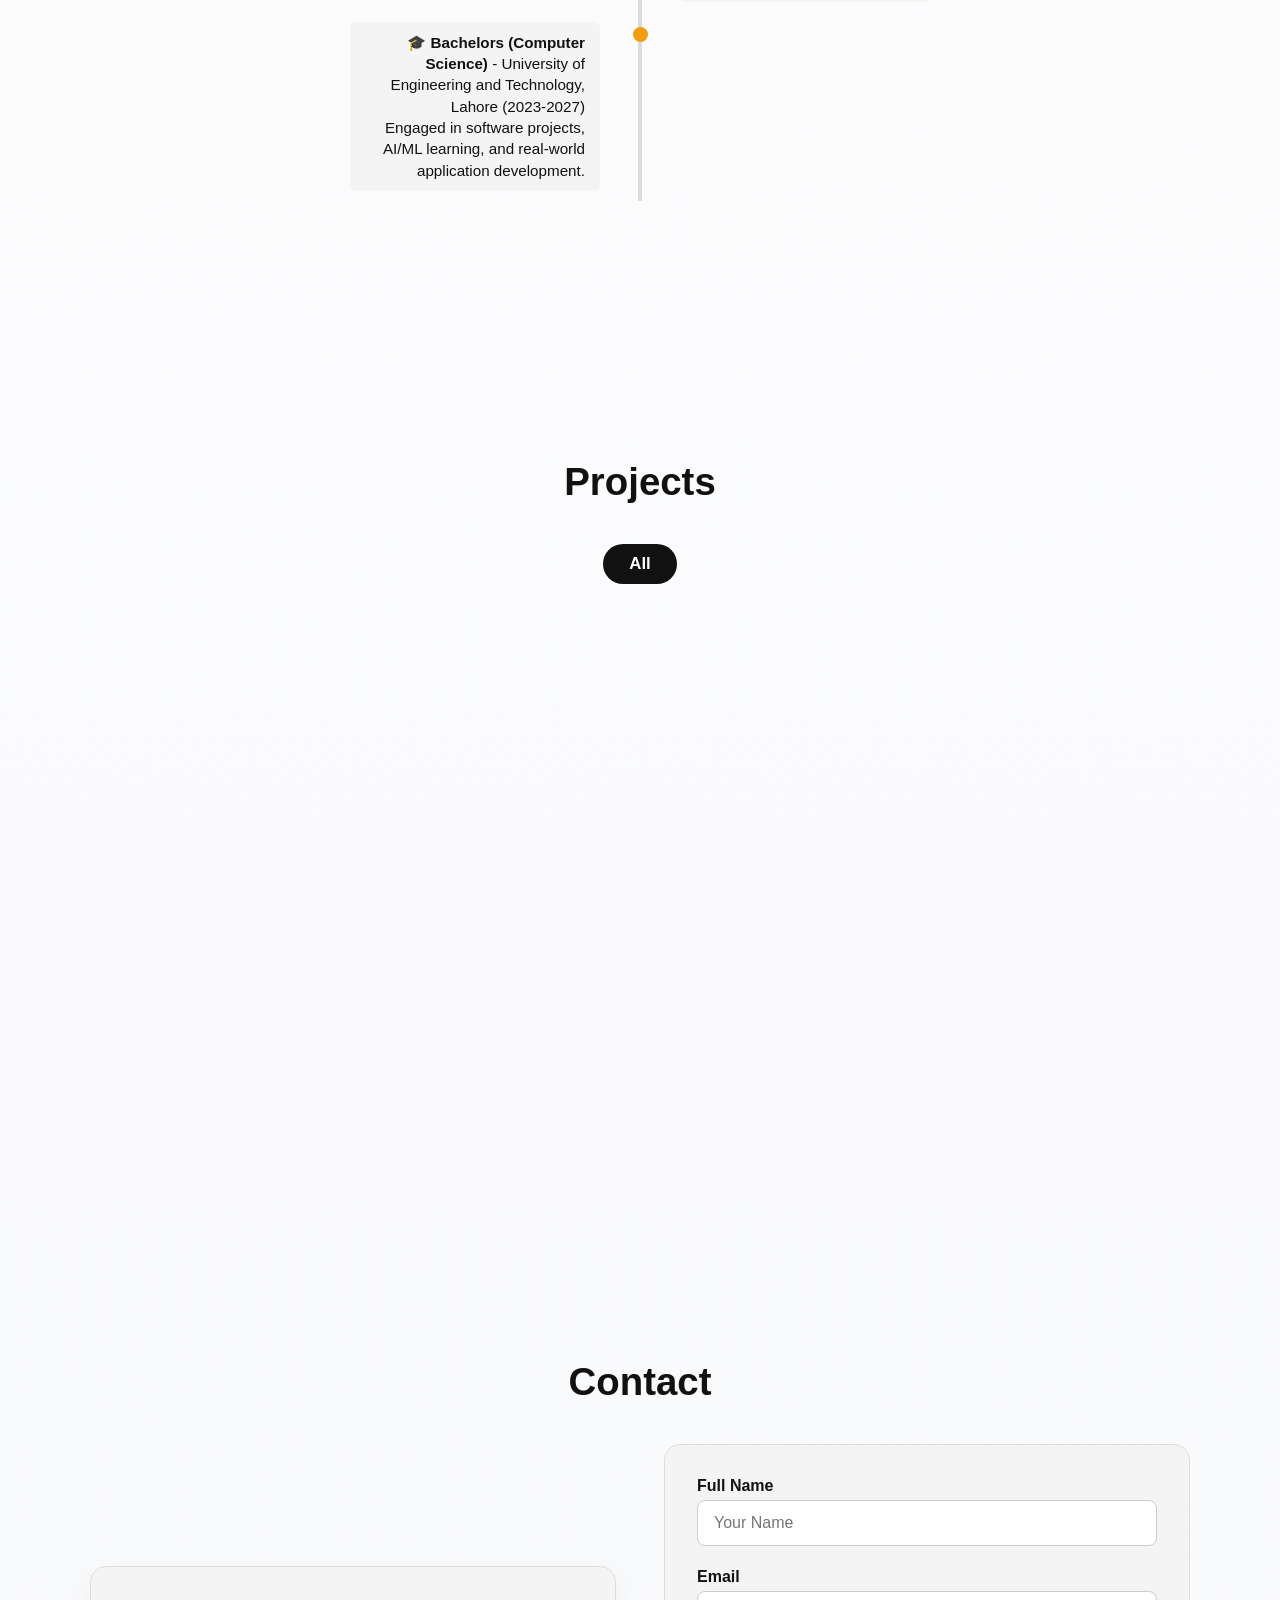
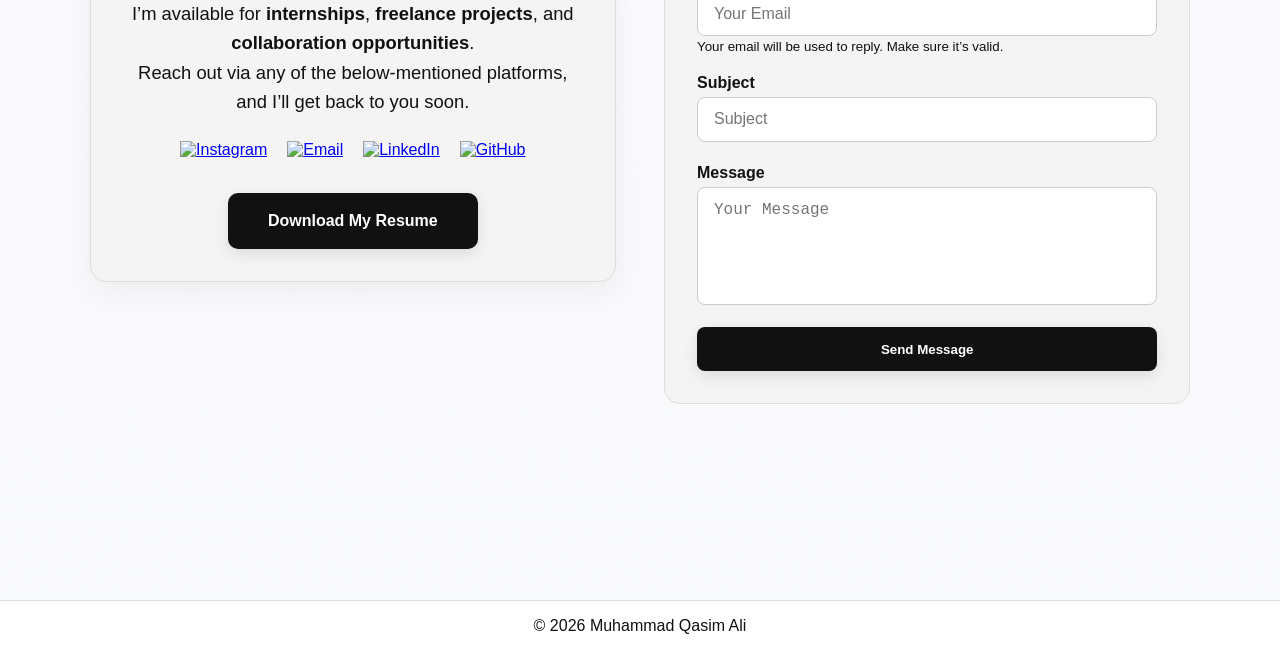
==== commit 6acfa415: "Update index.html" ====
--- a/index.html
+++ b/index.html
@@ -379,12 +379,14 @@
           const cat = getProp(p, ['category', 'cat', 'type']) || 'Uncategorized';
           const title = getProp(p, ['title', 'name', 'projecttitle']) || 'Untitled Project';
           const description = getProp(p, ['description', 'desc', 'details']) || 'No description provided.';
-          const image = getProp(p, ['image', 'img', 'picture', 'photo', 'imagelink']);
+          
+          // Check multiple potential column names for images
+          const image = getProp(p, ['image', 'img', 'picture', 'photo', 'imagelink', 'image_url', 'project_image']);
           const github = getProp(p, ['github', 'link', 'repository', 'url', 'code']);
 
-          // Safe image fallback HTML if image field is missing or empty
+          // Safe image HTML generation with error fallback handling
           const imageHTML = (image !== '') 
-            ? `<img src="${image}" alt="${title}" style="width:100%; height:200px; object-fit:cover; border-radius:8px; margin-bottom:15px;">` 
+            ? `<img src="${image}" alt="${title}" onerror="this.onerror=null; this.parentElement.innerHTML='<div style=\'width:100%; height:200px; background:#e0e0e0; border-radius:8px; display:flex; align-items:center; justify-content:center; color:#555; margin-bottom:15px; font-weight:bold;\'>Image Failed to Load</div>';">` 
             : `<div style="width:100%; height:200px; background:#e0e0e0; border-radius:8px; display:flex; align-items:center; justify-content:center; color:#555; margin-bottom:15px; font-weight:bold;">No Image Provided</div>`;
           
           // Safe github button HTML if github field is missing or empty
--- a/style.css
+++ b/style.css
@@ -222,21 +222,33 @@
 }
 
 /* Tabs */
+/* Tabs */
 .project-tabs {
   display: flex;
   justify-content: center;
-  gap: 20px;
+  gap: 15px;
   margin-bottom: 30px;
+  flex-wrap: wrap; /* ensures it wraps nicely on mobile */
 }
 
 .project-tabs label {
   cursor: pointer;
   font-size: 1.05rem;
   color: #444;
-  padding: 6px 14px;
+  padding: 8px 18px;
   transition: all 0.3s ease;
-}
-
+  font-weight: normal;
+  border-radius: 20px;
+}
+
+/* Active tab style for both desktop and mobile */
+.project-tabs label.active {
+  background: #111 !important;
+  color: #fff !important;
+  font-weight: bold !important;
+  border-radius: 25px;
+  padding: 10px 26px;
+}
 #proj-all:checked ~ .project-tabs label[for="proj-all"],
 #proj-programming:checked ~ .project-tabs label[for="proj-programming"],
 #proj-web:checked ~ .project-tabs label[for="proj-web"],
@@ -972,4 +984,4 @@
 
 body {
   background: linear-gradient(to bottom, #ffffff, #f8f9fb);
-}+}
